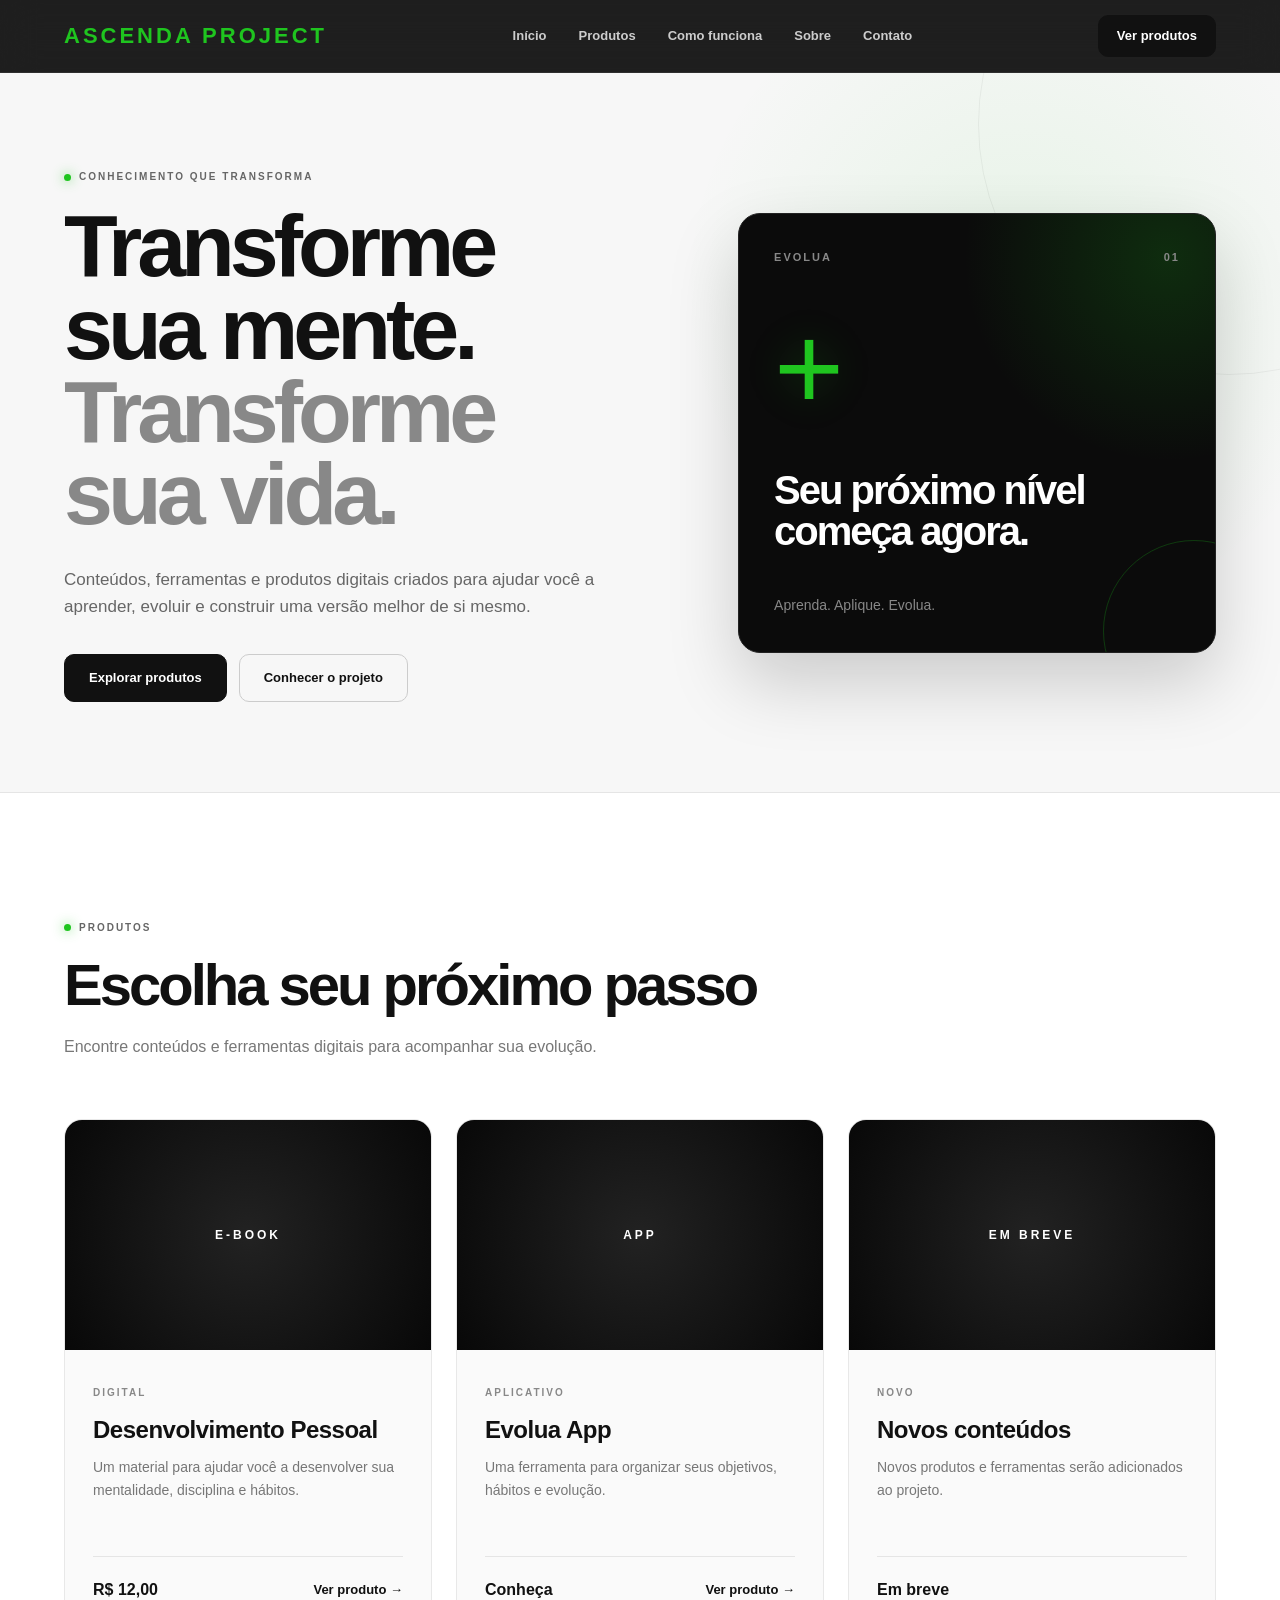
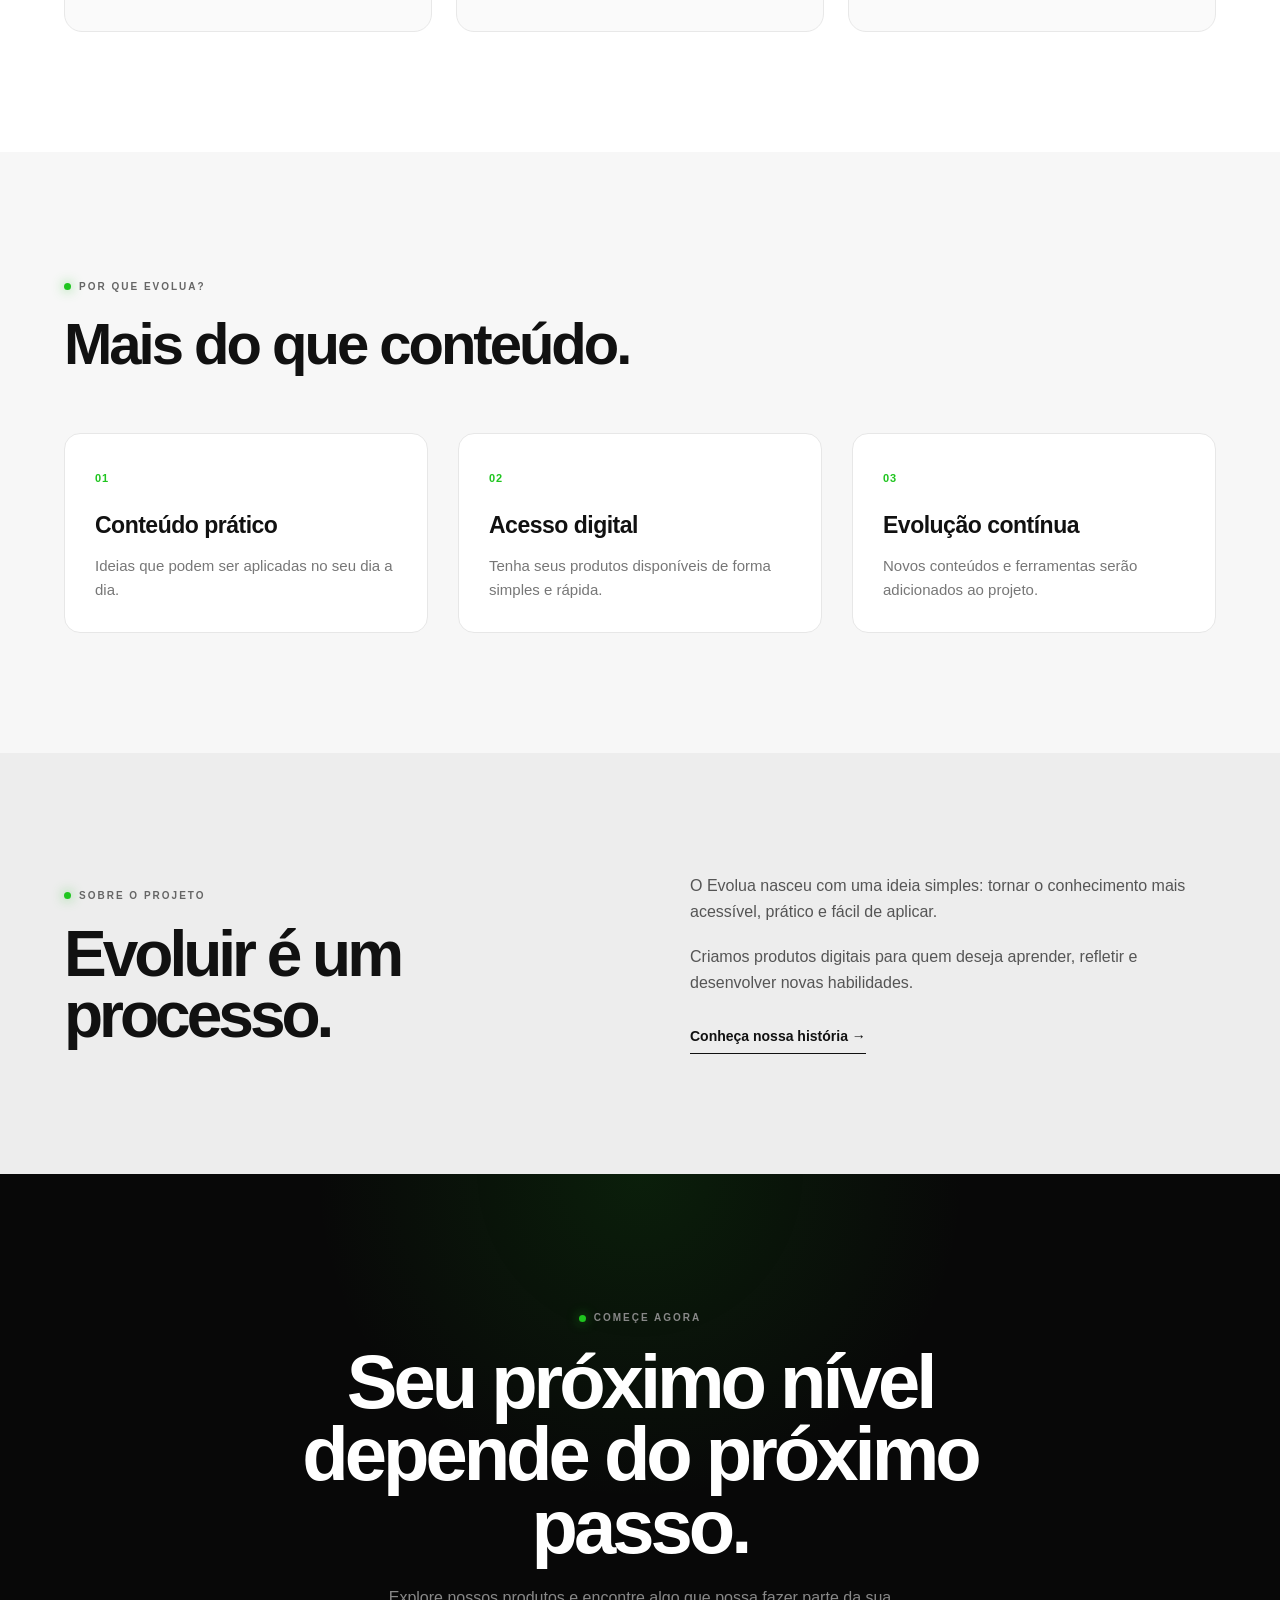
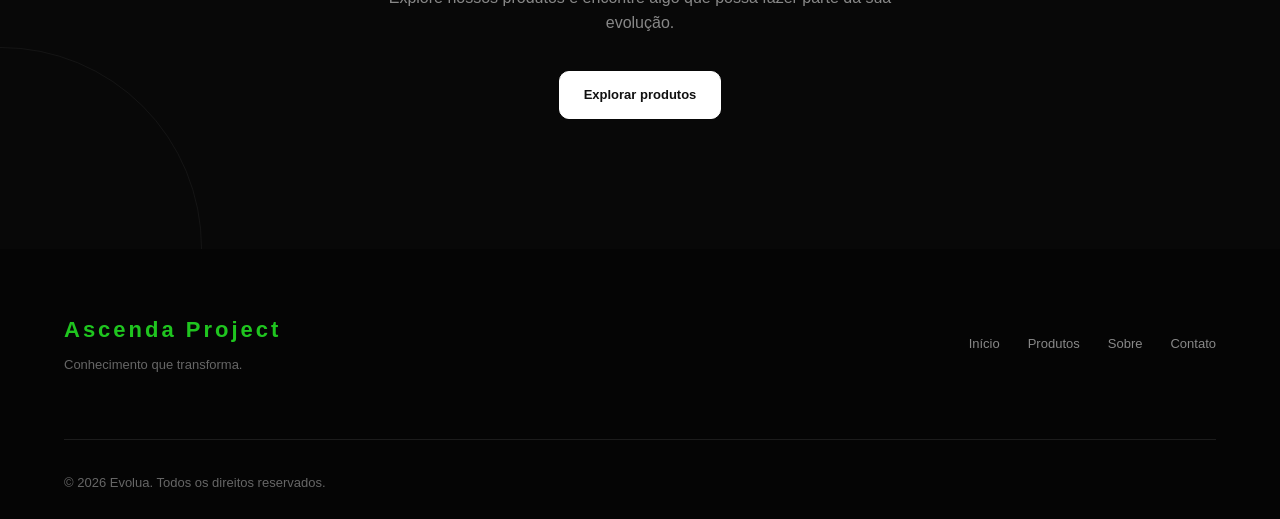
==== index.html @ 43fcb366 "first commit" ====
<!DOCTYPE html>
<html lang="pt-BR">
<head>
    <meta charset="UTF-8">
    <meta name="viewport" content="width=device-width, initial-scale=1.0">

    <title>Evolua | Infoprodutos</title>

    <meta name="description" content="Conteúdos e ferramentas digitais para ajudar você a evoluir.">

    <link rel="stylesheet" href="index.css">
</head>

<body>

    <!-- HEADER -->
    <header class="header">
        <div class="container nav">

            <a href="index.html" class="logo">
                ASCENDA PROJECT
            </a>

            <nav>
                <a href="index.html">Início</a>
                <a href="produtos.html">Produtos</a>
                <a href="como.html">Como funciona</a>
                <a href="Descrição.html">Sobre</a>
                <a href="contato.html">Contato</a>
            </nav>

            <a href="produtos.html" class="btn btn-small">
                Ver produtos
            </a>

        </div>
    </header>


    <!-- HERO -->
    <main>

        <section class="hero">

            <div class="container hero-content">

                <div class="hero-text">

                    <span class="tag">
                        CONHECIMENTO QUE TRANSFORMA
                    </span>

                    <h1>
                        Transforme sua mente.
                        <span>Transforme sua vida.</span>
                    </h1>

                    <p>
                        Conteúdos, ferramentas e produtos digitais
                        criados para ajudar você a aprender, evoluir
                        e construir uma versão melhor de si mesmo.
                    </p>

                    <div class="hero-buttons">

                        <a href="produtos.html" class="btn">
                            Explorar produtos
                        </a>

                        <a href="#sobre" class="btn btn-outline">
                            Conhecer o projeto
                        </a>

                    </div>

                </div>

                <div class="hero-card">

                    <div class="card-top">
                        <span>EVOLUA</span>
                        <span>01</span>
                    </div>

                    <div class="hero-symbol">
                        +
                    </div>

                    <h2>
                        Seu próximo nível
                        começa agora.
                    </h2>

                    <p>
                        Aprenda. Aplique. Evolua.
                    </p>

                </div>

            </div>

        </section>


        <!-- PRODUTOS -->
        <section class="products">

            <div class="container">

                <div class="section-title">

                    <span class="tag">
                        PRODUTOS
                    </span>

                    <h2>
                        Escolha seu próximo passo
                    </h2>

                    <p>
                        Encontre conteúdos e ferramentas digitais
                        para acompanhar sua evolução.
                    </p>

                </div>


                <div class="products-grid">

                    <!-- PRODUTO 1 -->
                    <article class="product-card">

                        <div class="product-image">
                            <span>E-BOOK</span>
                        </div>

                        <div class="product-content">

                            <span class="product-type">
                                DIGITAL
                            </span>

                            <h3>
                                Desenvolvimento Pessoal
                            </h3>

                            <p>
                                Um material para ajudar você a
                                desenvolver sua mentalidade,
                                disciplina e hábitos.
                            </p>

                            <div class="product-bottom">

                                <strong>
                                    R$ 12,00
                                </strong>

                                <a href="produto-ebook.html">
                                    Ver produto →
                                </a>

                            </div>

                        </div>

                    </article>


                    <!-- PRODUTO 2 -->
                    <article class="product-card">

                        <div class="product-image">
                            <span>APP</span>
                        </div>

                        <div class="product-content">

                            <span class="product-type">
                                APLICATIVO
                            </span>

                            <h3>
                                Evolua App
                            </h3>

                            <p>
                                Uma ferramenta para organizar
                                seus objetivos, hábitos e evolução.
                            </p>

                            <div class="product-bottom">

                                <strong>
                                    Conheça
                                </strong>

                                <a href="produto-app.html">
                                    Ver produto →
                                </a>

                            </div>

                        </div>

                    </article>


                    <!-- PRODUTO 3 -->
                    <article class="product-card">

                        <div class="product-image">
                            <span>EM BREVE</span>
                        </div>

                        <div class="product-content">

                            <span class="product-type">
                                NOVO
                            </span>

                            <h3>
                                Novos conteúdos
                            </h3>

                            <p>
                                Novos produtos e ferramentas serão
                                adicionados ao projeto.
                            </p>

                            <div class="product-bottom">

                                <strong>
                                    Em breve
                                </strong>

                            </div>

                        </div>

                    </article>

                </div>

            </div>

        </section>


        <!-- BENEFÍCIOS -->
        <section class="benefits">

            <div class="container">

                <div class="section-title">

                    <span class="tag">
                        POR QUE EVOLUA?
                    </span>

                    <h2>
                        Mais do que conteúdo.
                    </h2>

                </div>


                <div class="benefits-grid">

                    <div class="benefit">
                        <span>01</span>

                        <h3>
                            Conteúdo prático
                        </h3>

                        <p>
                            Ideias que podem ser aplicadas
                            no seu dia a dia.
                        </p>
                    </div>


                    <div class="benefit">
                        <span>02</span>

                        <h3>
                            Acesso digital
                        </h3>

                        <p>
                            Tenha seus produtos disponíveis
                            de forma simples e rápida.
                        </p>
                    </div>


                    <div class="benefit">
                        <span>03</span>

                        <h3>
                            Evolução contínua
                        </h3>

                        <p>
                            Novos conteúdos e ferramentas
                            serão adicionados ao projeto.
                        </p>
                    </div>

                </div>

            </div>

        </section>


        <!-- SOBRE -->
        <section class="about" id="sobre">

            <div class="container about-content">

                <div>

                    <span class="tag">
                        SOBRE O PROJETO
                    </span>

                    <h2>
                        Evoluir é um processo.
                    </h2>

                </div>

                <div>

                    <p>
                        O Evolua nasceu com uma ideia simples:
                        tornar o conhecimento mais acessível,
                        prático e fácil de aplicar.
                    </p>

                    <p>
                        Criamos produtos digitais para quem deseja
                        aprender, refletir e desenvolver novas
                        habilidades.
                    </p>

                    <a href="sobre.html" class="text-link">
                        Conheça nossa história →
                    </a>

                </div>

            </div>

        </section>


        <!-- CTA -->
        <section class="cta">

            <div class="container">

                <span class="tag">
                    COMEÇE AGORA
                </span>

                <h2>
                    Seu próximo nível
                    depende do próximo passo.
                </h2>

                <p>
                    Explore nossos produtos e encontre algo
                    que possa fazer parte da sua evolução.
                </p>

                <a href="produtos.html" class="btn">
                    Explorar produtos
                </a>

            </div>

        </section>

    </main>


    <!-- FOOTER -->
    <footer class="footer">

        <div class="container footer-content">

            <div>

                <div class="logo">
                    Ascenda Project
                </div>

                <p>
                    Conhecimento que transforma.
                </p>

            </div>


            <div class="footer-links">

                <a href="index.html">Início</a>
                <a href="produtos.html">Produtos</a>
                <a href="sobre.html">Sobre</a>
                <a href="contato.html">Contato</a>

            </div>

        </div>


        <div class="container copyright">

            <p>
                © 2026 Evolua. Todos os direitos reservados.
            </p>

        </div>

    </footer>


</body>
</html>
---- index.css ----
/* =====================================================
   RESET
===================================================== */

* {
    margin: 0;
    padding: 0;
    box-sizing: border-box;
}

html {
    scroll-behavior: smooth;
}

body {
    font-family: Inter, Arial, Helvetica, sans-serif;
    background: #f7f7f7;
    color: #111;
    line-height: 1.6;
    overflow-x: hidden;
}

a {
    color: inherit;
    text-decoration: none;
}

.container {
    width: min(1180px, 90%);
    margin: 0 auto;
}

p {
    color: #666;
}

h1,
h2,
h3,
h4 {
    color: #111;
}


/* =====================================================
   HEADER
===================================================== */

.header {
    width: 100%;
    position: sticky;
    top: 0;
    z-index: 1000;

    background: rgba(0, 0, 0, 0.88);
    backdrop-filter: blur(18px);
    -webkit-backdrop-filter: blur(18px);

    border-bottom: 1px solid rgba(255, 255, 255, 0.08);
}

.nav {
    min-height: 72px;

    display: flex;
    align-items: center;
    justify-content: space-between;

    gap: 30px;
}

.logo {
    font-size: 22px;
    font-weight: 900;
    letter-spacing: 3px;

    color: #1fc51f;

    transition: 0.3s ease;
}

.logo:hover {
    transform: translateY(-2px);
    text-shadow: 0 0 18px rgba(31, 197, 31, 0.4);
}

nav {
    display: flex;
    align-items: center;
    gap: 32px;
}

nav a {
    position: relative;

    font-size: 13px;
    font-weight: 600;

    color: #ccc;

    transition: 0.3s ease;
}

nav a::after {
    content: "";

    position: absolute;
    left: 0;
    bottom: -7px;

    width: 0;
    height: 2px;

    background: #1fc51f;

    transition: 0.3s ease;
}

nav a:hover {
    color: #fff;
}

nav a:hover::after {
    width: 100%;
}


/* =====================================================
   BOTÕES
===================================================== */

.btn {
    display: inline-flex;
    align-items: center;
    justify-content: center;

    min-height: 48px;

    padding: 0 24px;

    background: #111;
    color: #fff;

    border: 1px solid #111;
    border-radius: 10px;

    font-size: 13px;
    font-weight: 700;

    cursor: pointer;

    transition:
        transform 0.25s ease,
        background 0.25s ease,
        box-shadow 0.25s ease;
}

.btn:hover {
    transform: translateY(-3px);

    background: #1fc51f;
    border-color: #1fc51f;

    color: #000;

    box-shadow: 0 10px 30px rgba(31, 197, 31, 0.2);
}

.btn-small {
    min-height: 42px;
    padding: 0 18px;
}

.btn-outline {
    background: transparent;
    color: #111;
    border-color: #ccc;
}

.btn-outline:hover {
    background: #111;
    border-color: #111;
    color: #fff;
}


/* =====================================================
   TAG
===================================================== */

.tag {
    display: inline-flex;
    align-items: center;
    gap: 8px;

    margin-bottom: 20px;

    font-size: 10px;
    font-weight: 800;

    letter-spacing: 2px;
    text-transform: uppercase;

    color: #666;
}

.tag::before {
    content: "";

    width: 7px;
    height: 7px;

    border-radius: 50%;

    background: #1fc51f;

    box-shadow: 0 0 12px rgba(31, 197, 31, 0.7);
}


/* =====================================================
   HERO
===================================================== */

.hero {
    min-height: 720px;

    display: flex;
    align-items: center;

    position: relative;

    overflow: hidden;

    background:
        radial-gradient(
            circle at 80% 30%,
            rgba(31, 197, 31, 0.08),
            transparent 30%
        ),
        #f7f7f7;

    border-bottom: 1px solid #e5e5e5;
}

.hero::before {
    content: "";

    position: absolute;

    width: 500px;
    height: 500px;

    right: -200px;
    top: -200px;

    border-radius: 50%;

    border: 1px solid rgba(0, 0, 0, 0.05);
}

.hero-content {
    position: relative;
    z-index: 2;

    display: grid;
    grid-template-columns: 1.1fr 0.9fr;

    align-items: center;

    gap: 90px;
}

.hero-text h1 {
    max-width: 760px;

    font-size: clamp(48px, 7vw, 88px);

    line-height: 0.94;

    letter-spacing: -5px;

    margin-bottom: 30px;
}

.hero-text h1 span {
    display: block;

    color: #888;
}

.hero-text p {
    max-width: 560px;

    font-size: 17px;

    color: #666;

    margin-bottom: 34px;
}

.hero-buttons {
    display: flex;
    flex-wrap: wrap;
    gap: 12px;
}


/* =====================================================
   HERO CARD
===================================================== */

.hero-card {
    min-height: 440px;

    padding: 35px;

    position: relative;
    overflow: hidden;

    background:
        radial-gradient(
            circle at 90% 10%,
            rgba(31, 197, 31, 0.18),
            transparent 35%
        ),
        #0b0b0b;

    color: #fff;

    border: 1px solid #222;

    border-radius: 22px;

    display: flex;
    flex-direction: column;
    justify-content: space-between;

    box-shadow:
        0 30px 70px rgba(0, 0, 0, 0.18);

    transition: 0.4s ease;
}

.hero-card:hover {
    transform: translateY(-8px);

    box-shadow:
        0 40px 90px rgba(0, 0, 0, 0.25);
}

.hero-card::after {
    content: "";

    position: absolute;

    width: 180px;
    height: 180px;

    right: -70px;
    bottom: -70px;

    border-radius: 50%;

    border: 1px solid rgba(31, 197, 31, 0.25);
}

.card-top {
    display: flex;
    justify-content: space-between;

    font-size: 11px;
    font-weight: 700;

    letter-spacing: 2px;

    color: #888;
}

.hero-symbol {
    font-size: 120px;

    font-weight: 200;

    line-height: 1;

    color: #1fc51f;

    text-shadow:
        0 0 40px rgba(31, 197, 31, 0.25);
}

.hero-card h2 {
    max-width: 360px;

    font-size: 40px;

    line-height: 1.02;

    letter-spacing: -2px;

    color: #fff;
}

.hero-card p {
    color: #888;

    font-size: 14px;
}


/* =====================================================
   SEÇÕES
===================================================== */

.products,
.benefits,
.about {
    padding: 120px 0;
}

.section-title {
    max-width: 700px;

    margin-bottom: 60px;
}

.section-title h2 {
    font-size: clamp(38px, 5vw, 58px);

    line-height: 1;

    letter-spacing: -3px;

    margin-bottom: 20px;
}

.section-title p {
    color: #777;

    font-size: 16px;
}


/* =====================================================
   PRODUTOS
===================================================== */

.products {
    background: #fff;
}

.products-grid {
    display: grid;

    grid-template-columns: repeat(3, 1fr);

    gap: 24px;
}

.product-card {
    background: #fafafa;

    border: 1px solid #e8e8e8;

    border-radius: 18px;

    overflow: hidden;

    transition:
        transform 0.3s ease,
        box-shadow 0.3s ease,
        border 0.3s ease;
}

.product-card:hover {
    transform: translateY(-8px);

    border-color: #d5d5d5;

    box-shadow:
        0 25px 60px rgba(0, 0, 0, 0.09);
}

.product-image {
    height: 230px;

    background:
        radial-gradient(
            circle at center,
            #222,
            #080808
        );

    color: #fff;

    display: flex;
    align-items: center;
    justify-content: center;

    font-size: 12px;

    font-weight: 800;

    letter-spacing: 3px;
}

.product-content {
    padding: 28px;
}

.product-type {
    font-size: 10px;

    font-weight: 800;

    letter-spacing: 2px;

    color: #888;
}

.product-content h3 {
    margin: 12px 0;

    font-size: 24px;

    line-height: 1.2;

    letter-spacing: -0.5px;
}

.product-content p {
    min-height: 75px;

    color: #777;

    font-size: 14px;
}

.product-bottom {
    margin-top: 25px;

    padding-top: 20px;

    border-top: 1px solid #e5e5e5;

    display: flex;
    align-items: center;
    justify-content: space-between;

    gap: 15px;
}

.product-bottom strong {
    font-size: 16px;
}

.product-bottom a {
    font-size: 13px;

    font-weight: 800;

    transition: 0.3s;
}

.product-bottom a:hover {
    color: #1fc51f;
}


/* =====================================================
   BENEFÍCIOS
===================================================== */

.benefits {
    background: #f7f7f7;
}

.benefits-grid {
    display: grid;

    grid-template-columns: repeat(3, 1fr);

    gap: 30px;
}

.benefit {
    padding: 30px;

    background: #fff;

    border: 1px solid #e7e7e7;

    border-radius: 16px;

    transition: 0.3s ease;
}

.benefit:hover {
    transform: translateY(-6px);

    border-color: #ccc;

    box-shadow:
        0 20px 50px rgba(0, 0, 0, 0.07);
}

.benefit span {
    font-size: 11px;

    font-weight: 800;

    letter-spacing: 1px;

    color: #1fc51f;
}

.benefit h3 {
    font-size: 23px;

    margin: 18px 0 10px;

    letter-spacing: -0.5px;
}

.benefit p {
    color: #777;

    font-size: 15px;
}


/* =====================================================
   SOBRE
===================================================== */

.about {
    background: #ededed;
}

.about-content {
    display: grid;

    grid-template-columns: 1fr 1fr;

    gap: 100px;

    align-items: center;
}

.about-content h2 {
    font-size: clamp(42px, 5vw, 68px);

    line-height: 0.95;

    letter-spacing: -4px;
}

.about-content p {
    color: #555;

    margin-bottom: 20px;
}

.text-link {
    display: inline-flex;

    margin-top: 10px;

    font-size: 14px;

    font-weight: 800;

    border-bottom: 1px solid #111;

    padding-bottom: 5px;

    transition: 0.3s;
}

.text-link:hover {
    color: #1fc51f;

    border-color: #1fc51f;
}


/* =====================================================
   CTA
===================================================== */

.cta {
    padding: 130px 0;

    position: relative;

    overflow: hidden;

    background:
        radial-gradient(
            circle at 50% 0%,
            rgba(31, 197, 31, 0.12),
            transparent 35%
        ),
        #080808;

    color: #fff;

    text-align: center;
}

.cta::before {
    content: "";

    position: absolute;

    width: 400px;
    height: 400px;

    left: -200px;
    bottom: -200px;

    border-radius: 50%;

    border: 1px solid rgba(255, 255, 255, 0.05);
}

.cta .tag {
    color: #888;
}

.cta h2 {
    max-width: 850px;

    margin: 0 auto 22px;

    font-size: clamp(42px, 6vw, 76px);

    line-height: 0.95;

    letter-spacing: -4px;

    color: #fff;
}

.cta p {
    max-width: 550px;

    margin: 0 auto 35px;

    color: #888;
}

.cta .btn {
    background: #fff;

    color: #111;

    border-color: #fff;
}

.cta .btn:hover {
    background: #1fc51f;

    border-color: #1fc51f;

    color: #000;
}


/* =====================================================
   FOOTER
===================================================== */

.footer {
    background: #050505;

    color: #fff;
}

.footer-content {
    min-height: 190px;

    display: flex;

    align-items: center;

    justify-content: space-between;

    gap: 30px;
}

.footer p {
    margin-top: 8px;

    color: #666;

    font-size: 13px;
}

.footer-links {
    display: flex;

    gap: 28px;
}

.footer-links a {
    color: #888;

    font-size: 13px;

    transition: 0.3s;
}

.footer-links a:hover {
    color: #1fc51f;
}

.copyright {
    padding: 25px 0;

    border-top: 1px solid #1c1c1c;

    color: #555;

    font-size: 12px;
}


/* =====================================================
   RESPONSIVIDADE
===================================================== */

@media (max-width: 900px) {

    .nav nav {
        display: none;
    }

    .hero-content {
        grid-template-columns: 1fr;

        gap: 55px;

        padding: 80px 0;
    }

    .hero {
        min-height: auto;
    }

    .hero-card {
        min-height: 390px;
    }

    .products-grid {
        grid-template-columns: 1fr 1fr;
    }

    .benefits-grid {
        grid-template-columns: 1fr;

        gap: 20px;
    }

    .about-content {
        grid-template-columns: 1fr;

        gap: 45px;
    }
}


@media (max-width: 600px) {

    .container {
        width: 90%;
    }

    .nav {
        min-height: 65px;
    }

    .nav .btn {
        display: none;
    }

    .hero-text h1 {
        font-size: 46px;

        letter-spacing: -3px;
    }

    .hero-text p {
        font-size: 15px;
    }

    .hero-card {
        min-height: 350px;

        padding: 25px;

        border-radius: 18px;
    }

    .hero-card h2 {
        font-size: 30px;
    }

    .hero-symbol {
        font-size: 80px;
    }

    .products,
    .benefits,
    .about {
        padding: 85px 0;
    }

    .products-grid {
        grid-template-columns: 1fr;
    }

    .section-title {
        margin-bottom: 40px;
    }

    .section-title h2 {
        font-size: 40px;
    }

    .about-content h2 {
        font-size: 45px;
    }

    .cta {
        padding: 95px 0;
    }

    .cta h2 {
        font-size: 45px;
    }

    .footer-content {
        flex-direction: column;

        align-items: flex-start;

        padding: 45px 0;
    }

    .footer-links {
        flex-wrap: wrap;

        gap: 16px;
    }
}
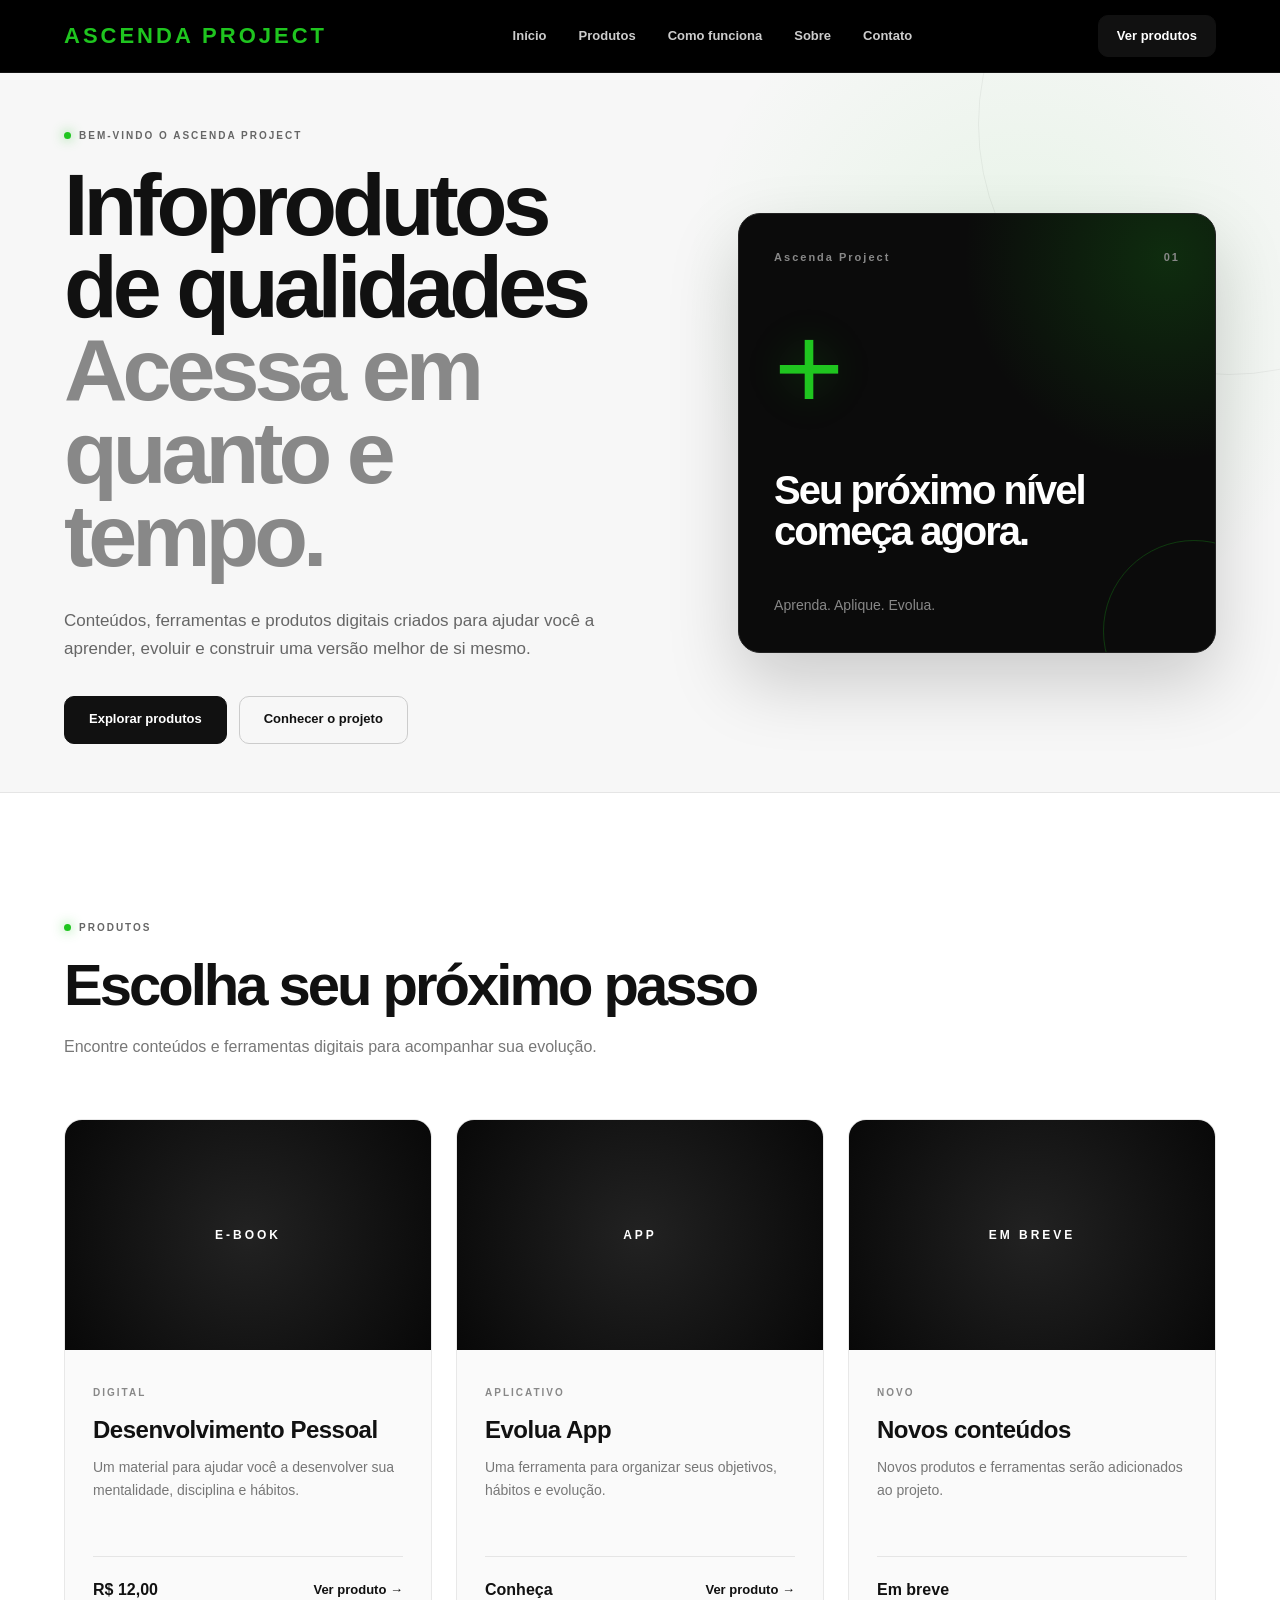
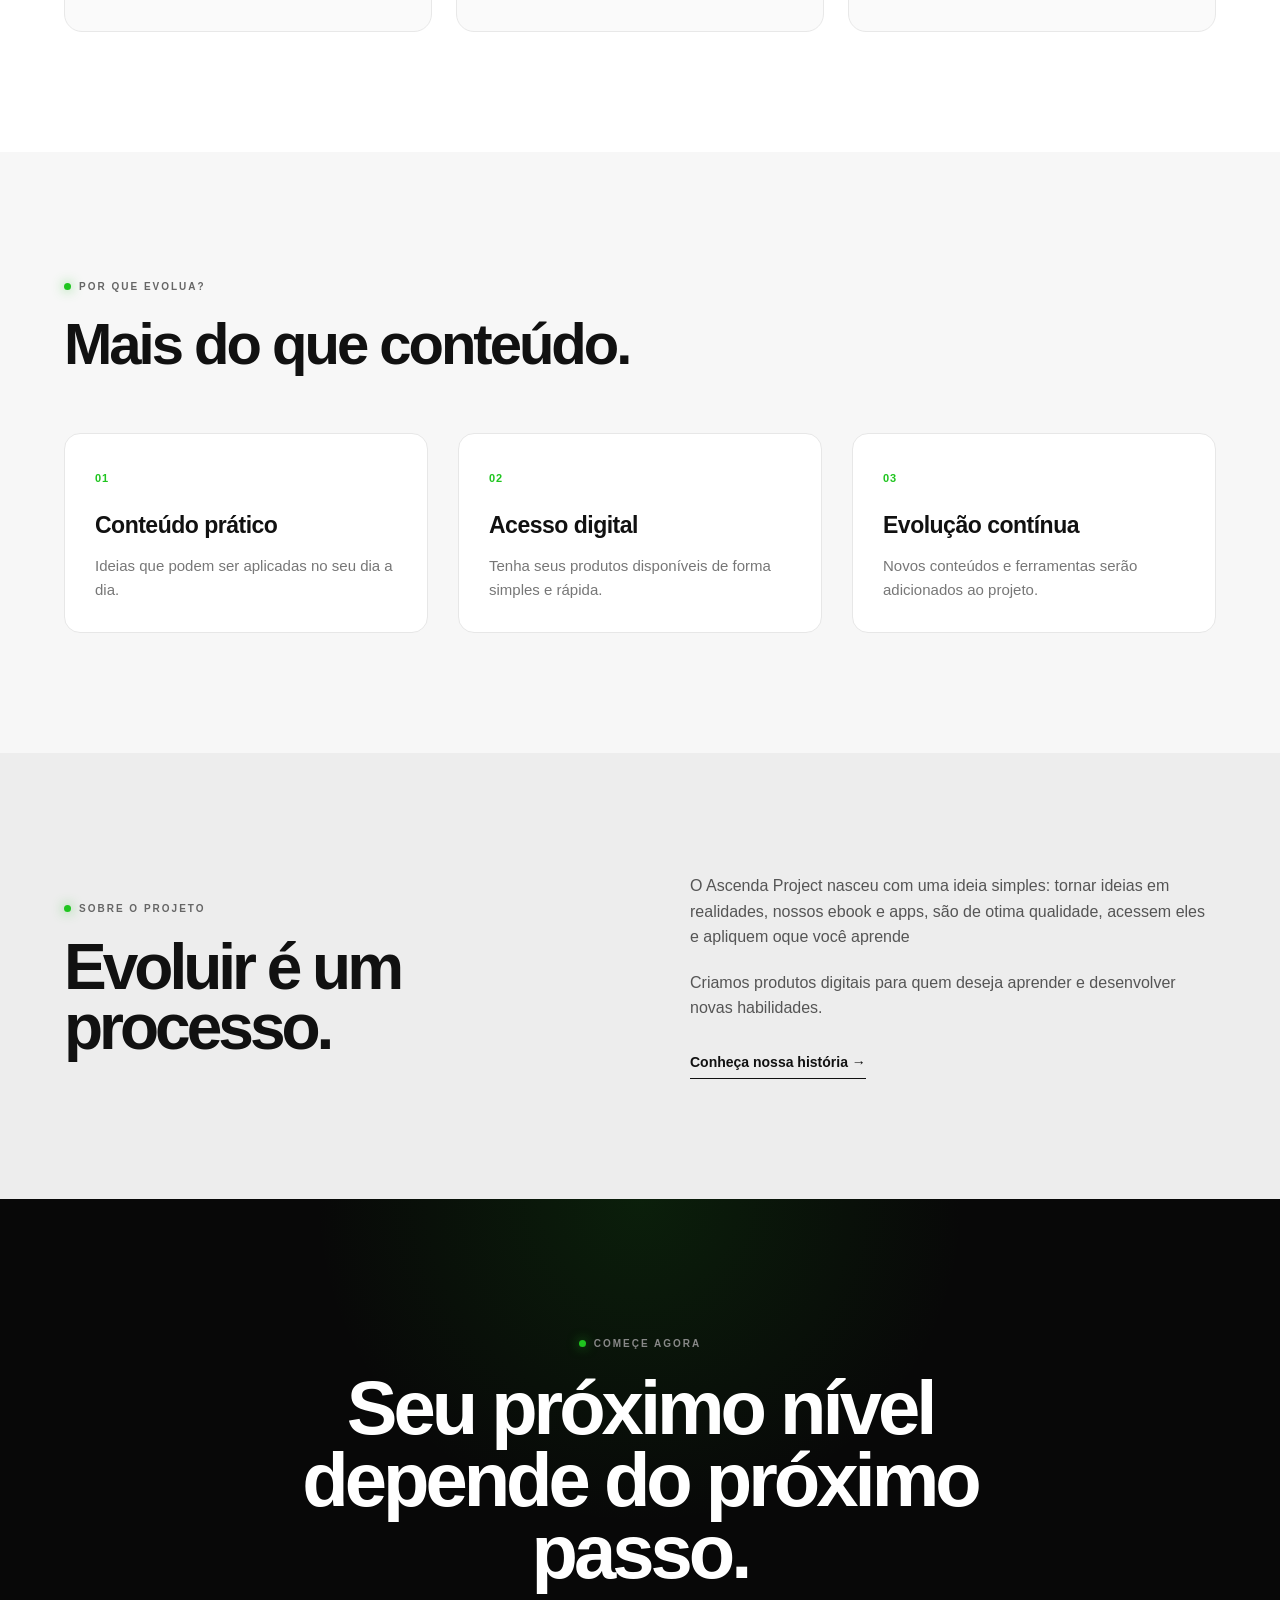
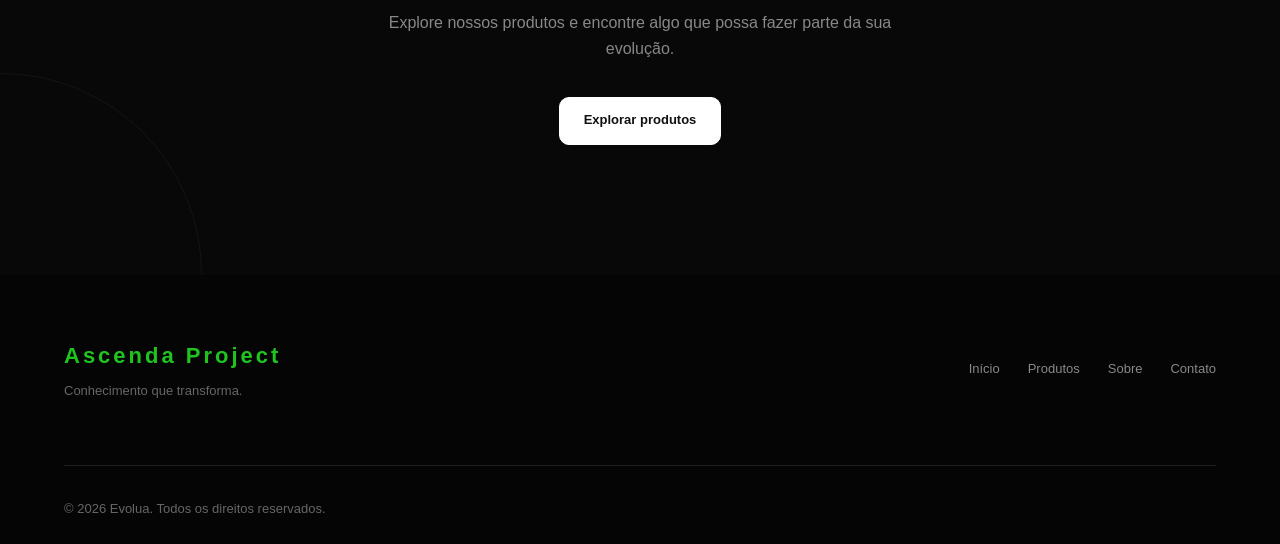
==== commit bb978ab6: "Atualiza area HTML" ====
--- a/index.html
+++ b/index.html
@@ -47,12 +47,12 @@
                 <div class="hero-text">
 
                     <span class="tag">
-                        CONHECIMENTO QUE TRANSFORMA
+                        Bem-vindo o Ascenda Project
                     </span>
 
                     <h1>
-                        Transforme sua mente.
-                        <span>Transforme sua vida.</span>
+                        Infoprodutos de qualidades
+                        <span>Acessa em quanto e tempo.</span>
                     </h1>
 
                     <p>
@@ -78,7 +78,7 @@
                 <div class="hero-card">
 
                     <div class="card-top">
-                        <span>EVOLUA</span>
+                        <span>Ascenda Project</span>
                         <span>01</span>
                     </div>
 
@@ -335,14 +335,15 @@
                 <div>
 
                     <p>
-                        O Evolua nasceu com uma ideia simples:
-                        tornar o conhecimento mais acessível,
-                        prático e fácil de aplicar.
+                        O Ascenda Project nasceu com uma ideia simples:
+                        tornar ideias em realidades, nossos ebook e apps, são de 
+                        otima qualidade, acessem eles e apliquem oque você aprende
+                
                     </p>
 
                     <p>
                         Criamos produtos digitais para quem deseja
-                        aprender, refletir e desenvolver novas
+                        aprender e desenvolver novas
                         habilidades.
                     </p>
 
--- a/index.css
+++ b/index.css
@@ -14,7 +14,7 @@
 
 body {
     font-family: Inter, Arial, Helvetica, sans-serif;
-    background: #f7f7f7;
+    background: #000000;
     color: #111;
     line-height: 1.6;
     overflow-x: hidden;
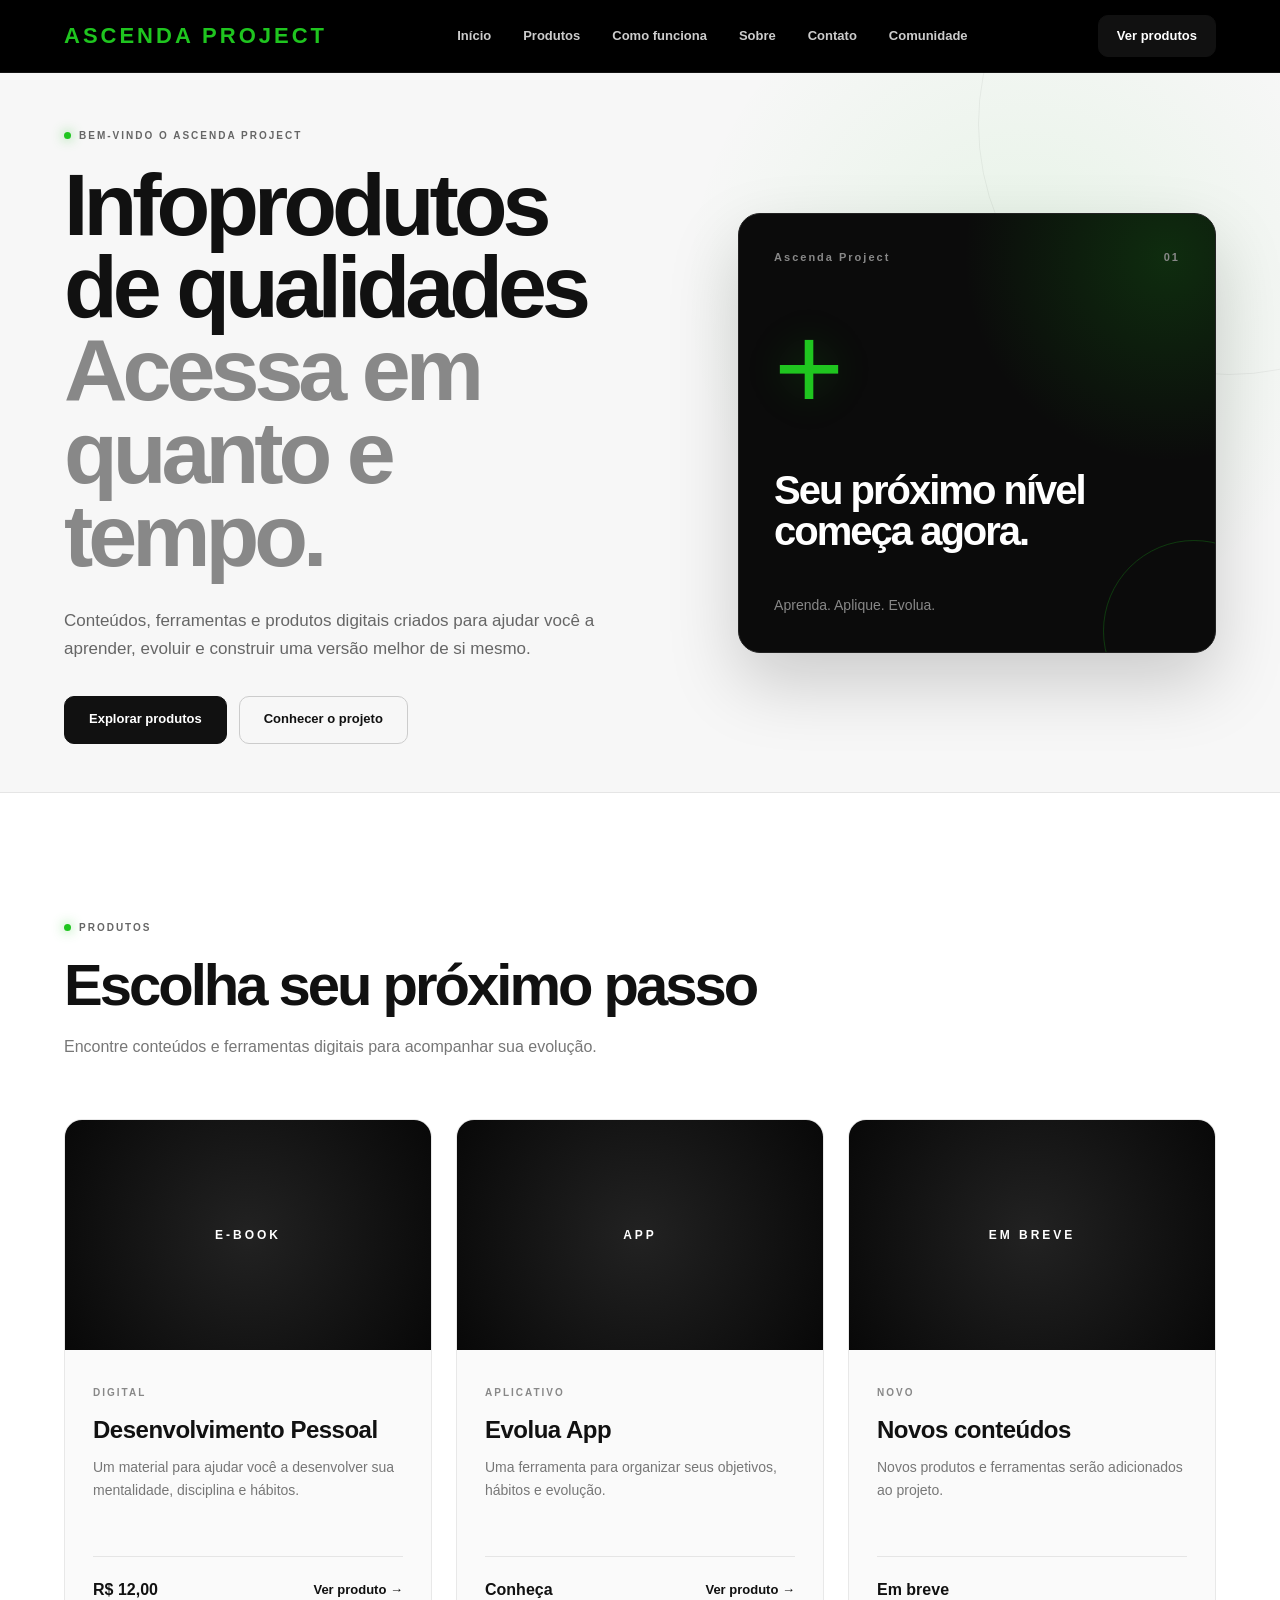
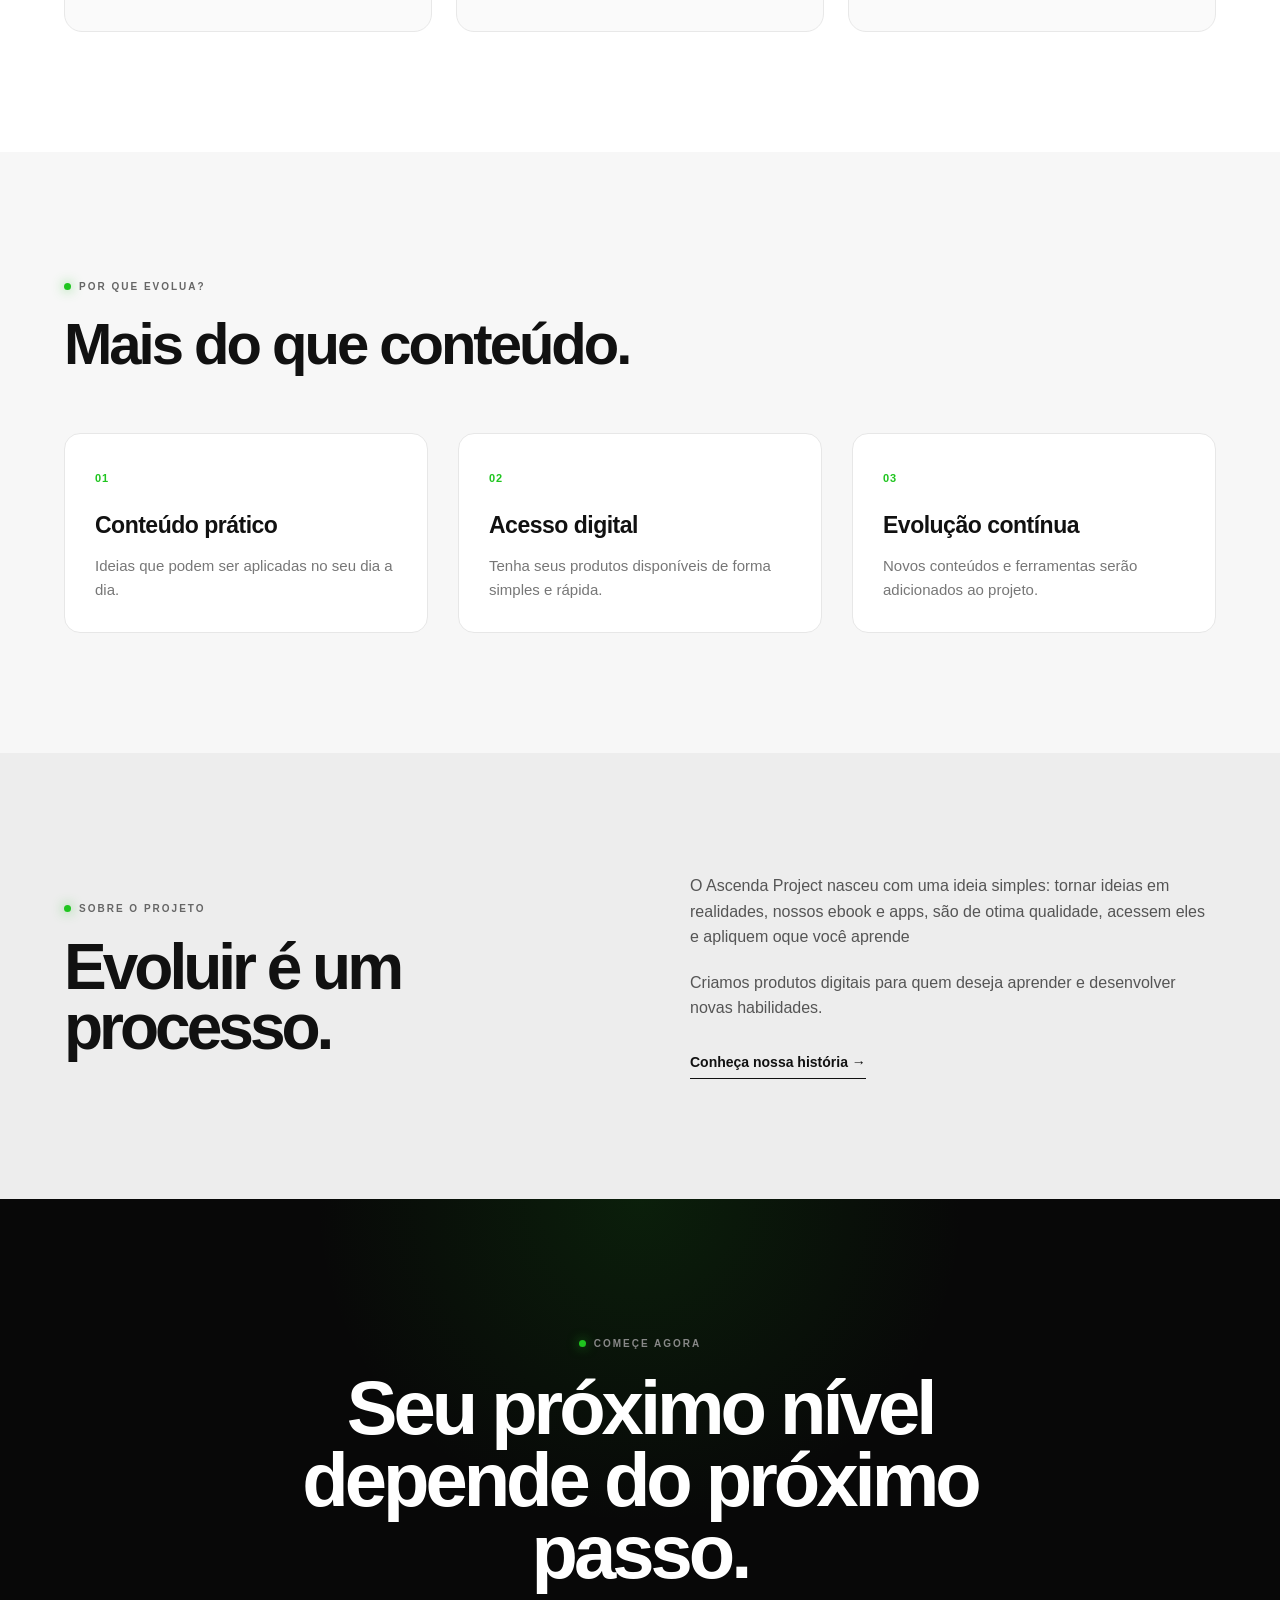
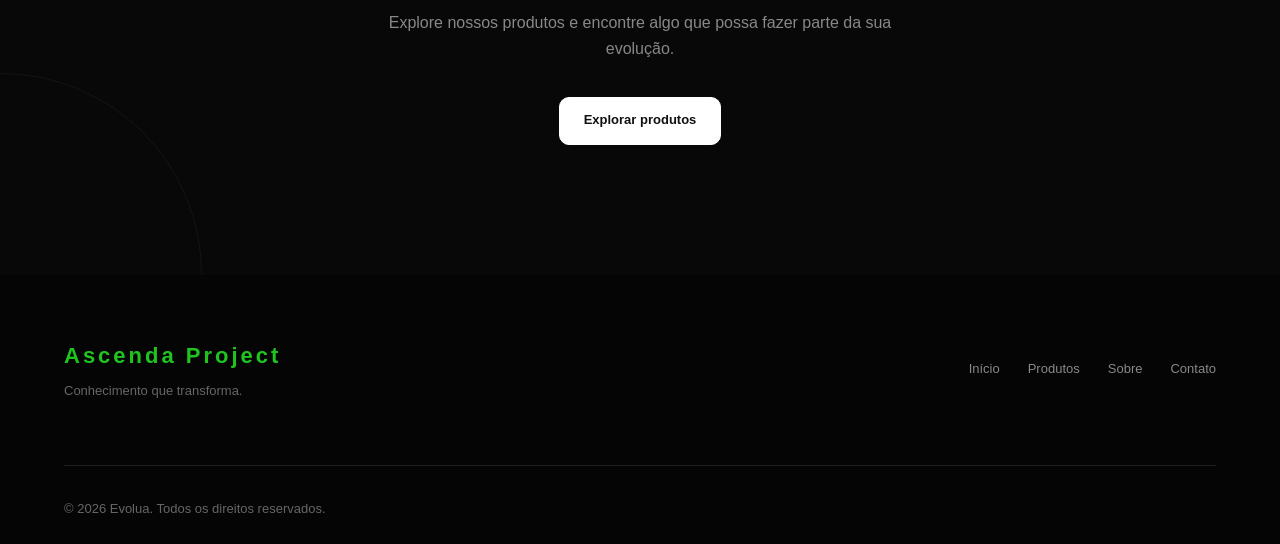
==== commit 1bb941b2: "Atualiza area comunidade.js" ====
--- a/index.html
+++ b/index.html
@@ -9,6 +9,7 @@
     <meta name="description" content="Conteúdos e ferramentas digitais para ajudar você a evoluir.">
 
     <link rel="stylesheet" href="index.css">
+    <link rel="stylesheet" href="responsivo.css">
 </head>
 
 <body>
@@ -25,8 +26,9 @@
                 <a href="index.html">Início</a>
                 <a href="produtos.html">Produtos</a>
                 <a href="como.html">Como funciona</a>
-                <a href="Descrição.html">Sobre</a>
+                <a href="descrição.html">Sobre</a>
                 <a href="contato.html">Contato</a>
+                <a href="comunidade.html">Comunidade</a>
             </nav>
 
             <a href="produtos.html" class="btn btn-small">
--- a/index.css
+++ b/index.css
@@ -1,957 +1,1913 @@
 /* =====================================================
+
    RESET
+
 ===================================================== */
 
+
+
 * {
+
     margin: 0;
+
     padding: 0;
+
     box-sizing: border-box;
-}
+
+}
+
+
 
 html {
+
     scroll-behavior: smooth;
-}
+
+}
+
+
 
 body {
+
     font-family: Inter, Arial, Helvetica, sans-serif;
+
     background: #000000;
+
     color: #111;
+
     line-height: 1.6;
+
     overflow-x: hidden;
-}
+
+}
+
+
 
 a {
+
     color: inherit;
+
     text-decoration: none;
-}
+
+}
+
+
 
 .container {
+
     width: min(1180px, 90%);
+
     margin: 0 auto;
-}
+
+}
+
+
 
 p {
+
     color: #666;
-}
+
+}
+
+
 
 h1,
+
 h2,
+
 h3,
+
 h4 {
+
     color: #111;
-}
+
+}
+
+
+
 
 
 /* =====================================================
+
    HEADER
+
 ===================================================== */
 
+
+
 .header {
+
     width: 100%;
+
     position: sticky;
+
     top: 0;
+
     z-index: 1000;
 
+
+
     background: rgba(0, 0, 0, 0.88);
+
     backdrop-filter: blur(18px);
+
     -webkit-backdrop-filter: blur(18px);
 
+
+
     border-bottom: 1px solid rgba(255, 255, 255, 0.08);
-}
+
+}
+
+
 
 .nav {
+
     min-height: 72px;
 
+
+
     display: flex;
+
     align-items: center;
+
     justify-content: space-between;
 
+
+
     gap: 30px;
-}
+
+}
+
+
 
 .logo {
+
     font-size: 22px;
+
     font-weight: 900;
+
     letter-spacing: 3px;
 
+
+
     color: #1fc51f;
 
+
+
     transition: 0.3s ease;
-}
+
+}
+
+
 
 .logo:hover {
+
     transform: translateY(-2px);
+
     text-shadow: 0 0 18px rgba(31, 197, 31, 0.4);
-}
+
+}
+
+
 
 nav {
+
     display: flex;
+
     align-items: center;
+
     gap: 32px;
-}
+
+}
+
+
 
 nav a {
+
     position: relative;
 
+
+
     font-size: 13px;
+
     font-weight: 600;
 
+
+
     color: #ccc;
 
+
+
     transition: 0.3s ease;
-}
+
+}
+
+
 
 nav a::after {
+
     content: "";
 
+
+
     position: absolute;
+
     left: 0;
+
     bottom: -7px;
 
+
+
     width: 0;
+
     height: 2px;
 
+
+
     background: #1fc51f;
 
+
+
     transition: 0.3s ease;
-}
+
+}
+
+
 
 nav a:hover {
+
     color: #fff;
-}
+
+}
+
+
 
 nav a:hover::after {
+
     width: 100%;
-}
+
+}
+
+
+
 
 
 /* =====================================================
+
    BOTÕES
+
 ===================================================== */
 
+
+
 .btn {
+
     display: inline-flex;
+
     align-items: center;
+
     justify-content: center;
 
+
+
     min-height: 48px;
 
+
+
     padding: 0 24px;
 
+
+
     background: #111;
+
     color: #fff;
 
+
+
     border: 1px solid #111;
+
     border-radius: 10px;
 
+
+
     font-size: 13px;
+
     font-weight: 700;
 
+
+
     cursor: pointer;
 
+
+
     transition:
+
         transform 0.25s ease,
+
         background 0.25s ease,
+
         box-shadow 0.25s ease;
-}
+
+}
+
+
 
 .btn:hover {
+
     transform: translateY(-3px);
 
+
+
     background: #1fc51f;
+
     border-color: #1fc51f;
 
+
+
     color: #000;
 
+
+
     box-shadow: 0 10px 30px rgba(31, 197, 31, 0.2);
-}
+
+}
+
+
 
 .btn-small {
+
     min-height: 42px;
+
     padding: 0 18px;
-}
+
+}
+
+
 
 .btn-outline {
+
     background: transparent;
+
     color: #111;
+
     border-color: #ccc;
-}
+
+}
+
+
 
 .btn-outline:hover {
+
     background: #111;
+
     border-color: #111;
+
     color: #fff;
-}
+
+}
+
+
+
 
 
 /* =====================================================
+
    TAG
+
 ===================================================== */
 
+
+
 .tag {
+
     display: inline-flex;
+
     align-items: center;
+
     gap: 8px;
 
+
+
     margin-bottom: 20px;
 
+
+
     font-size: 10px;
+
     font-weight: 800;
 
+
+
     letter-spacing: 2px;
+
     text-transform: uppercase;
 
+
+
     color: #666;
-}
+
+}
+
+
 
 .tag::before {
+
     content: "";
 
+
+
     width: 7px;
+
     height: 7px;
 
+
+
     border-radius: 50%;
 
+
+
     background: #1fc51f;
 
+
+
     box-shadow: 0 0 12px rgba(31, 197, 31, 0.7);
-}
+
+}
+
+
+
 
 
 /* =====================================================
+
    HERO
+
 ===================================================== */
 
+
+
 .hero {
+
     min-height: 720px;
 
+
+
     display: flex;
+
     align-items: center;
 
+
+
     position: relative;
 
+
+
     overflow: hidden;
 
+
+
     background:
+
         radial-gradient(
+
             circle at 80% 30%,
+
             rgba(31, 197, 31, 0.08),
+
             transparent 30%
+
         ),
+
         #f7f7f7;
 
+
+
     border-bottom: 1px solid #e5e5e5;
-}
+
+}
+
+
 
 .hero::before {
+
     content: "";
 
+
+
     position: absolute;
 
+
+
     width: 500px;
+
     height: 500px;
 
+
+
     right: -200px;
+
     top: -200px;
 
+
+
     border-radius: 50%;
 
+
+
     border: 1px solid rgba(0, 0, 0, 0.05);
-}
+
+}
+
+
 
 .hero-content {
+
     position: relative;
+
     z-index: 2;
 
+
+
     display: grid;
+
     grid-template-columns: 1.1fr 0.9fr;
 
+
+
     align-items: center;
 
+
+
     gap: 90px;
-}
+
+}
+
+
 
 .hero-text h1 {
+
     max-width: 760px;
 
+
+
     font-size: clamp(48px, 7vw, 88px);
 
+
+
     line-height: 0.94;
 
+
+
     letter-spacing: -5px;
 
+
+
     margin-bottom: 30px;
-}
+
+}
+
+
 
 .hero-text h1 span {
+
     display: block;
 
+
+
     color: #888;
-}
+
+}
+
+
 
 .hero-text p {
+
     max-width: 560px;
 
+
+
     font-size: 17px;
 
+
+
     color: #666;
 
+
+
     margin-bottom: 34px;
-}
+
+}
+
+
 
 .hero-buttons {
+
     display: flex;
+
     flex-wrap: wrap;
+
     gap: 12px;
-}
+
+}
+
+
+
 
 
 /* =====================================================
+
    HERO CARD
+
 ===================================================== */
 
+
+
 .hero-card {
+
     min-height: 440px;
 
+
+
     padding: 35px;
 
+
+
     position: relative;
+
     overflow: hidden;
 
+
+
     background:
+
         radial-gradient(
+
             circle at 90% 10%,
+
             rgba(31, 197, 31, 0.18),
+
             transparent 35%
+
         ),
+
         #0b0b0b;
 
+
+
     color: #fff;
 
+
+
     border: 1px solid #222;
 
+
+
     border-radius: 22px;
 
+
+
     display: flex;
+
     flex-direction: column;
+
     justify-content: space-between;
 
+
+
     box-shadow:
+
         0 30px 70px rgba(0, 0, 0, 0.18);
 
+
+
     transition: 0.4s ease;
-}
+
+}
+
+
 
 .hero-card:hover {
+
     transform: translateY(-8px);
 
+
+
     box-shadow:
+
         0 40px 90px rgba(0, 0, 0, 0.25);
-}
+
+}
+
+
 
 .hero-card::after {
+
     content: "";
 
+
+
     position: absolute;
 
+
+
     width: 180px;
+
     height: 180px;
 
+
+
     right: -70px;
+
     bottom: -70px;
 
+
+
     border-radius: 50%;
 
+
+
     border: 1px solid rgba(31, 197, 31, 0.25);
-}
+
+}
+
+
 
 .card-top {
+
     display: flex;
+
     justify-content: space-between;
 
+
+
     font-size: 11px;
+
     font-weight: 700;
 
+
+
     letter-spacing: 2px;
 
+
+
     color: #888;
-}
+
+}
+
+
 
 .hero-symbol {
+
     font-size: 120px;
 
+
+
     font-weight: 200;
 
+
+
     line-height: 1;
 
+
+
     color: #1fc51f;
 
+
+
     text-shadow:
+
         0 0 40px rgba(31, 197, 31, 0.25);
-}
+
+}
+
+
 
 .hero-card h2 {
+
     max-width: 360px;
 
+
+
     font-size: 40px;
 
+
+
     line-height: 1.02;
 
+
+
     letter-spacing: -2px;
 
+
+
     color: #fff;
-}
+
+}
+
+
 
 .hero-card p {
+
     color: #888;
 
+
+
     font-size: 14px;
-}
+
+}
+
+
+
 
 
 /* =====================================================
+
    SEÇÕES
+
 ===================================================== */
 
+
+
 .products,
+
 .benefits,
+
 .about {
+
     padding: 120px 0;
-}
+
+}
+
+
 
 .section-title {
+
     max-width: 700px;
 
+
+
     margin-bottom: 60px;
-}
+
+}
+
+
 
 .section-title h2 {
+
     font-size: clamp(38px, 5vw, 58px);
 
+
+
     line-height: 1;
 
+
+
     letter-spacing: -3px;
 
+
+
     margin-bottom: 20px;
-}
+
+}
+
+
 
 .section-title p {
+
     color: #777;
 
+
+
     font-size: 16px;
-}
+
+}
+
+
+
 
 
 /* =====================================================
+
    PRODUTOS
+
 ===================================================== */
 
+
+
 .products {
+
     background: #fff;
-}
+
+}
+
+
 
 .products-grid {
+
     display: grid;
 
+
+
     grid-template-columns: repeat(3, 1fr);
 
+
+
     gap: 24px;
-}
+
+}
+
+
 
 .product-card {
+
     background: #fafafa;
 
+
+
     border: 1px solid #e8e8e8;
 
+
+
     border-radius: 18px;
 
+
+
     overflow: hidden;
 
+
+
     transition:
+
         transform 0.3s ease,
+
         box-shadow 0.3s ease,
+
         border 0.3s ease;
-}
+
+}
+
+
 
 .product-card:hover {
+
     transform: translateY(-8px);
 
+
+
     border-color: #d5d5d5;
 
+
+
     box-shadow:
+
         0 25px 60px rgba(0, 0, 0, 0.09);
-}
+
+}
+
+
 
 .product-image {
+
     height: 230px;
 
+
+
     background:
+
         radial-gradient(
+
             circle at center,
+
             #222,
+
             #080808
+
         );
 
+
+
     color: #fff;
 
+
+
     display: flex;
+
     align-items: center;
+
     justify-content: center;
 
+
+
     font-size: 12px;
 
+
+
     font-weight: 800;
 
+
+
     letter-spacing: 3px;
-}
+
+}
+
+
 
 .product-content {
+
     padding: 28px;
-}
+
+}
+
+
 
 .product-type {
+
     font-size: 10px;
 
+
+
     font-weight: 800;
 
+
+
     letter-spacing: 2px;
 
+
+
     color: #888;
-}
+
+}
+
+
 
 .product-content h3 {
+
     margin: 12px 0;
 
+
+
     font-size: 24px;
 
+
+
     line-height: 1.2;
 
+
+
     letter-spacing: -0.5px;
-}
+
+}
+
+
 
 .product-content p {
+
     min-height: 75px;
 
+
+
     color: #777;
 
+
+
     font-size: 14px;
-}
+
+}
+
+
 
 .product-bottom {
+
     margin-top: 25px;
 
+
+
     padding-top: 20px;
 
+
+
     border-top: 1px solid #e5e5e5;
 
+
+
     display: flex;
+
     align-items: center;
+
     justify-content: space-between;
 
+
+
     gap: 15px;
-}
+
+}
+
+
 
 .product-bottom strong {
+
     font-size: 16px;
-}
+
+}
+
+
 
 .product-bottom a {
+
     font-size: 13px;
 
+
+
     font-weight: 800;
 
+
+
     transition: 0.3s;
-}
+
+}
+
+
 
 .product-bottom a:hover {
+
     color: #1fc51f;
-}
+
+}
+
+
+
 
 
 /* =====================================================
+
    BENEFÍCIOS
+
 ===================================================== */
 
+
+
 .benefits {
+
     background: #f7f7f7;
-}
+
+}
+
+
 
 .benefits-grid {
+
     display: grid;
 
+
+
     grid-template-columns: repeat(3, 1fr);
 
+
+
     gap: 30px;
-}
+
+}
+
+
 
 .benefit {
+
     padding: 30px;
 
+
+
     background: #fff;
 
+
+
     border: 1px solid #e7e7e7;
 
+
+
     border-radius: 16px;
 
+
+
     transition: 0.3s ease;
-}
+
+}
+
+
 
 .benefit:hover {
+
     transform: translateY(-6px);
 
+
+
     border-color: #ccc;
 
+
+
     box-shadow:
+
         0 20px 50px rgba(0, 0, 0, 0.07);
-}
+
+}
+
+
 
 .benefit span {
+
     font-size: 11px;
 
+
+
     font-weight: 800;
 
+
+
     letter-spacing: 1px;
 
+
+
     color: #1fc51f;
-}
+
+}
+
+
 
 .benefit h3 {
+
     font-size: 23px;
 
+
+
     margin: 18px 0 10px;
 
+
+
     letter-spacing: -0.5px;
-}
+
+}
+
+
 
 .benefit p {
+
     color: #777;
 
+
+
     font-size: 15px;
-}
+
+}
+
+
+
 
 
 /* =====================================================
+
    SOBRE
+
 ===================================================== */
 
+
+
 .about {
+
     background: #ededed;
-}
+
+}
+
+
 
 .about-content {
+
     display: grid;
 
+
+
     grid-template-columns: 1fr 1fr;
 
+
+
     gap: 100px;
 
+
+
     align-items: center;
-}
+
+}
+
+
 
 .about-content h2 {
+
     font-size: clamp(42px, 5vw, 68px);
 
+
+
     line-height: 0.95;
 
+
+
     letter-spacing: -4px;
-}
+
+}
+
+
 
 .about-content p {
+
     color: #555;
 
+
+
     margin-bottom: 20px;
-}
+
+}
+
+
 
 .text-link {
+
     display: inline-flex;
 
+
+
     margin-top: 10px;
 
+
+
     font-size: 14px;
 
+
+
     font-weight: 800;
 
+
+
     border-bottom: 1px solid #111;
 
+
+
     padding-bottom: 5px;
 
+
+
     transition: 0.3s;
-}
+
+}
+
+
 
 .text-link:hover {
+
     color: #1fc51f;
 
+
+
     border-color: #1fc51f;
-}
+
+}
+
+
+
 
 
 /* =====================================================
+
    CTA
+
 ===================================================== */
 
+
+
 .cta {
+
     padding: 130px 0;
 
+
+
     position: relative;
 
+
+
     overflow: hidden;
 
+
+
     background:
+
         radial-gradient(
+
             circle at 50% 0%,
+
             rgba(31, 197, 31, 0.12),
+
             transparent 35%
+
         ),
+
         #080808;
 
+
+
     color: #fff;
 
+
+
     text-align: center;
-}
+
+}
+
+
 
 .cta::before {
+
     content: "";
 
+
+
     position: absolute;
 
+
+
     width: 400px;
+
     height: 400px;
 
+
+
     left: -200px;
+
     bottom: -200px;
 
+
+
     border-radius: 50%;
 
+
+
     border: 1px solid rgba(255, 255, 255, 0.05);
-}
+
+}
+
+
 
 .cta .tag {
+
     color: #888;
-}
+
+}
+
+
 
 .cta h2 {
+
     max-width: 850px;
 
+
+
     margin: 0 auto 22px;
 
+
+
     font-size: clamp(42px, 6vw, 76px);
 
+
+
     line-height: 0.95;
 
+
+
     letter-spacing: -4px;
 
+
+
     color: #fff;
-}
+
+}
+
+
 
 .cta p {
+
     max-width: 550px;
 
+
+
     margin: 0 auto 35px;
 
+
+
     color: #888;
-}
+
+}
+
+
 
 .cta .btn {
+
     background: #fff;
 
+
+
     color: #111;
 
+
+
     border-color: #fff;
-}
+
+}
+
+
 
 .cta .btn:hover {
+
     background: #1fc51f;
 
+
+
     border-color: #1fc51f;
 
+
+
     color: #000;
-}
+
+}
+
+
+
 
 
 /* =====================================================
+
    FOOTER
+
 ===================================================== */
 
+
+
 .footer {
+
     background: #050505;
 
+
+
     color: #fff;
-}
+
+}
+
+
 
 .footer-content {
+
     min-height: 190px;
 
+
+
     display: flex;
 
+
+
     align-items: center;
 
+
+
     justify-content: space-between;
 
+
+
     gap: 30px;
-}
+
+}
+
+
 
 .footer p {
+
     margin-top: 8px;
 
+
+
     color: #666;
 
+
+
     font-size: 13px;
-}
+
+}
+
+
 
 .footer-links {
+
     display: flex;
 
+
+
     gap: 28px;
-}
+
+}
+
+
 
 .footer-links a {
+
     color: #888;
 
+
+
     font-size: 13px;
 
+
+
     transition: 0.3s;
-}
+
+}
+
+
 
 .footer-links a:hover {
+
     color: #1fc51f;
-}
+
+}
+
+
 
 .copyright {
+
     padding: 25px 0;
 
+
+
     border-top: 1px solid #1c1c1c;
 
+
+
     color: #555;
 
+
+
     font-size: 12px;
-}
+
+}
+
+
+
 
 
 /* =====================================================
+
    RESPONSIVIDADE
+
 ===================================================== */
 
+
+
 @media (max-width: 900px) {
 
+
+
     .nav nav {
+
         display: none;
-    }
+
+    }
+
+
 
     .hero-content {
+
         grid-template-columns: 1fr;
 
+
+
         gap: 55px;
 
+
+
         padding: 80px 0;
-    }
+
+    }
+
+
 
     .hero {
+
         min-height: auto;
-    }
+
+    }
+
+
 
     .hero-card {
+
         min-height: 390px;
-    }
+
+    }
+
+
 
     .products-grid {
+
         grid-template-columns: 1fr 1fr;
-    }
+
+    }
+
+
 
     .benefits-grid {
+
         grid-template-columns: 1fr;
 
+
+
         gap: 20px;
-    }
+
+    }
+
+
 
     .about-content {
+
         grid-template-columns: 1fr;
 
+
+
         gap: 45px;
-    }
-}
+
+    }
+
+}
+
+
+
 
 
 @media (max-width: 600px) {
 
+
+
     .container {
+
         width: 90%;
-    }
+
+    }
+
+
 
     .nav {
+
         min-height: 65px;
-    }
+
+    }
+
+
 
     .nav .btn {
+
         display: none;
-    }
+
+    }
+
+
 
     .hero-text h1 {
+
         font-size: 46px;
 
+
+
         letter-spacing: -3px;
-    }
+
+    }
+
+
 
     .hero-text p {
+
         font-size: 15px;
-    }
+
+    }
+
+
 
     .hero-card {
+
         min-height: 350px;
 
+
+
         padding: 25px;
 
+
+
         border-radius: 18px;
-    }
+
+    }
+
+
 
     .hero-card h2 {
+
         font-size: 30px;
-    }
+
+    }
+
+
 
     .hero-symbol {
+
         font-size: 80px;
-    }
+
+    }
+
+
 
     .products,
+
     .benefits,
+
     .about {
+
         padding: 85px 0;
-    }
+
+    }
+
+
 
     .products-grid {
+
         grid-template-columns: 1fr;
-    }
+
+    }
+
+
 
     .section-title {
+
         margin-bottom: 40px;
-    }
+
+    }
+
+
 
     .section-title h2 {
+
         font-size: 40px;
-    }
+
+    }
+
+
 
     .about-content h2 {
+
         font-size: 45px;
-    }
+
+    }
+
+
 
     .cta {
+
         padding: 95px 0;
-    }
+
+    }
+
+
 
     .cta h2 {
+
         font-size: 45px;
-    }
+
+    }
+
+
 
     .footer-content {
+
         flex-direction: column;
 
+
+
         align-items: flex-start;
 
+
+
         padding: 45px 0;
-    }
+
+    }
+
+
 
     .footer-links {
+
         flex-wrap: wrap;
 
+
+
         gap: 16px;
-    }
-}+
+    }
+
+} 
--- a/responsivo.css
+++ b/responsivo.css
@@ -0,0 +1,20 @@
+* {
+    box-sizing: border-box;
+}
+
+img {
+    max-width: 100%;
+    height: auto;
+}
+
+@media (max-width: 768px) {
+    body {
+        overflow-x: hidden;
+    }
+}
+
+@media (min-width: 769px) {
+    body {
+        overflow-x: hidden;
+    }
+}
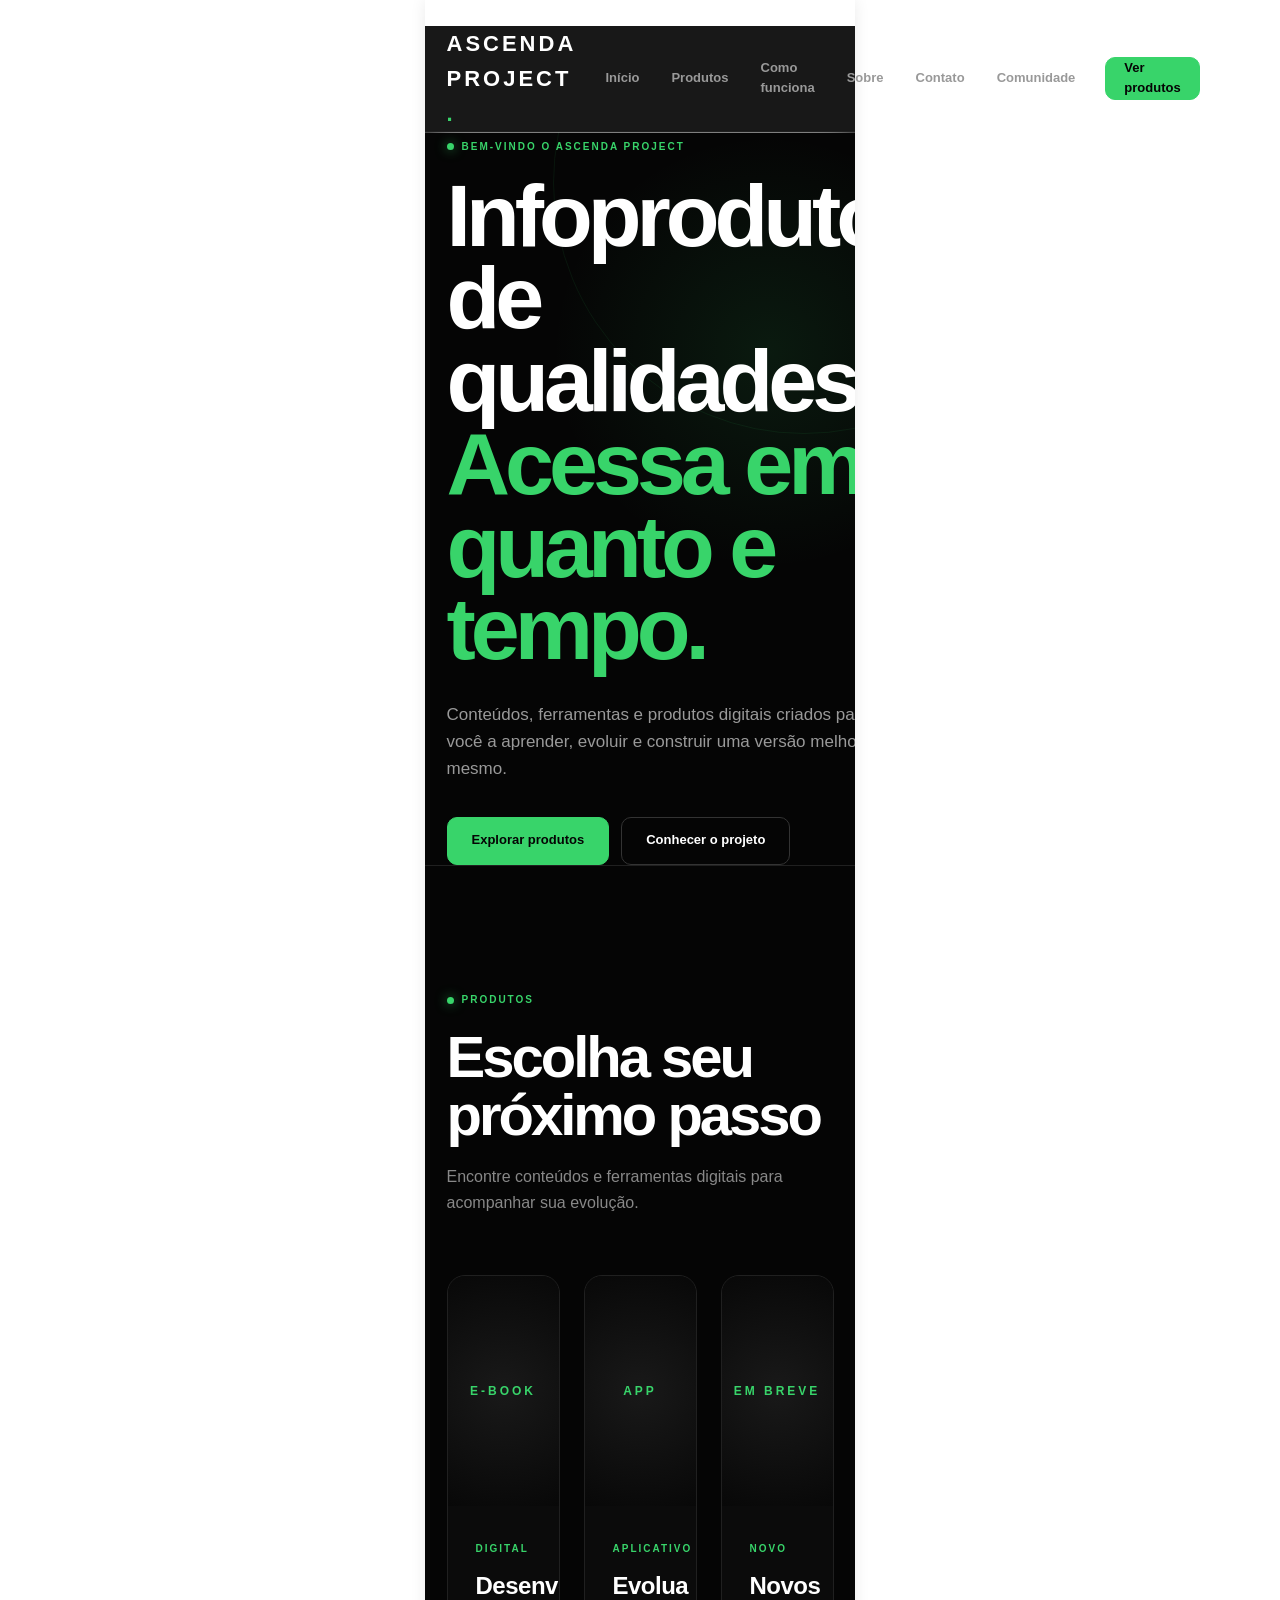
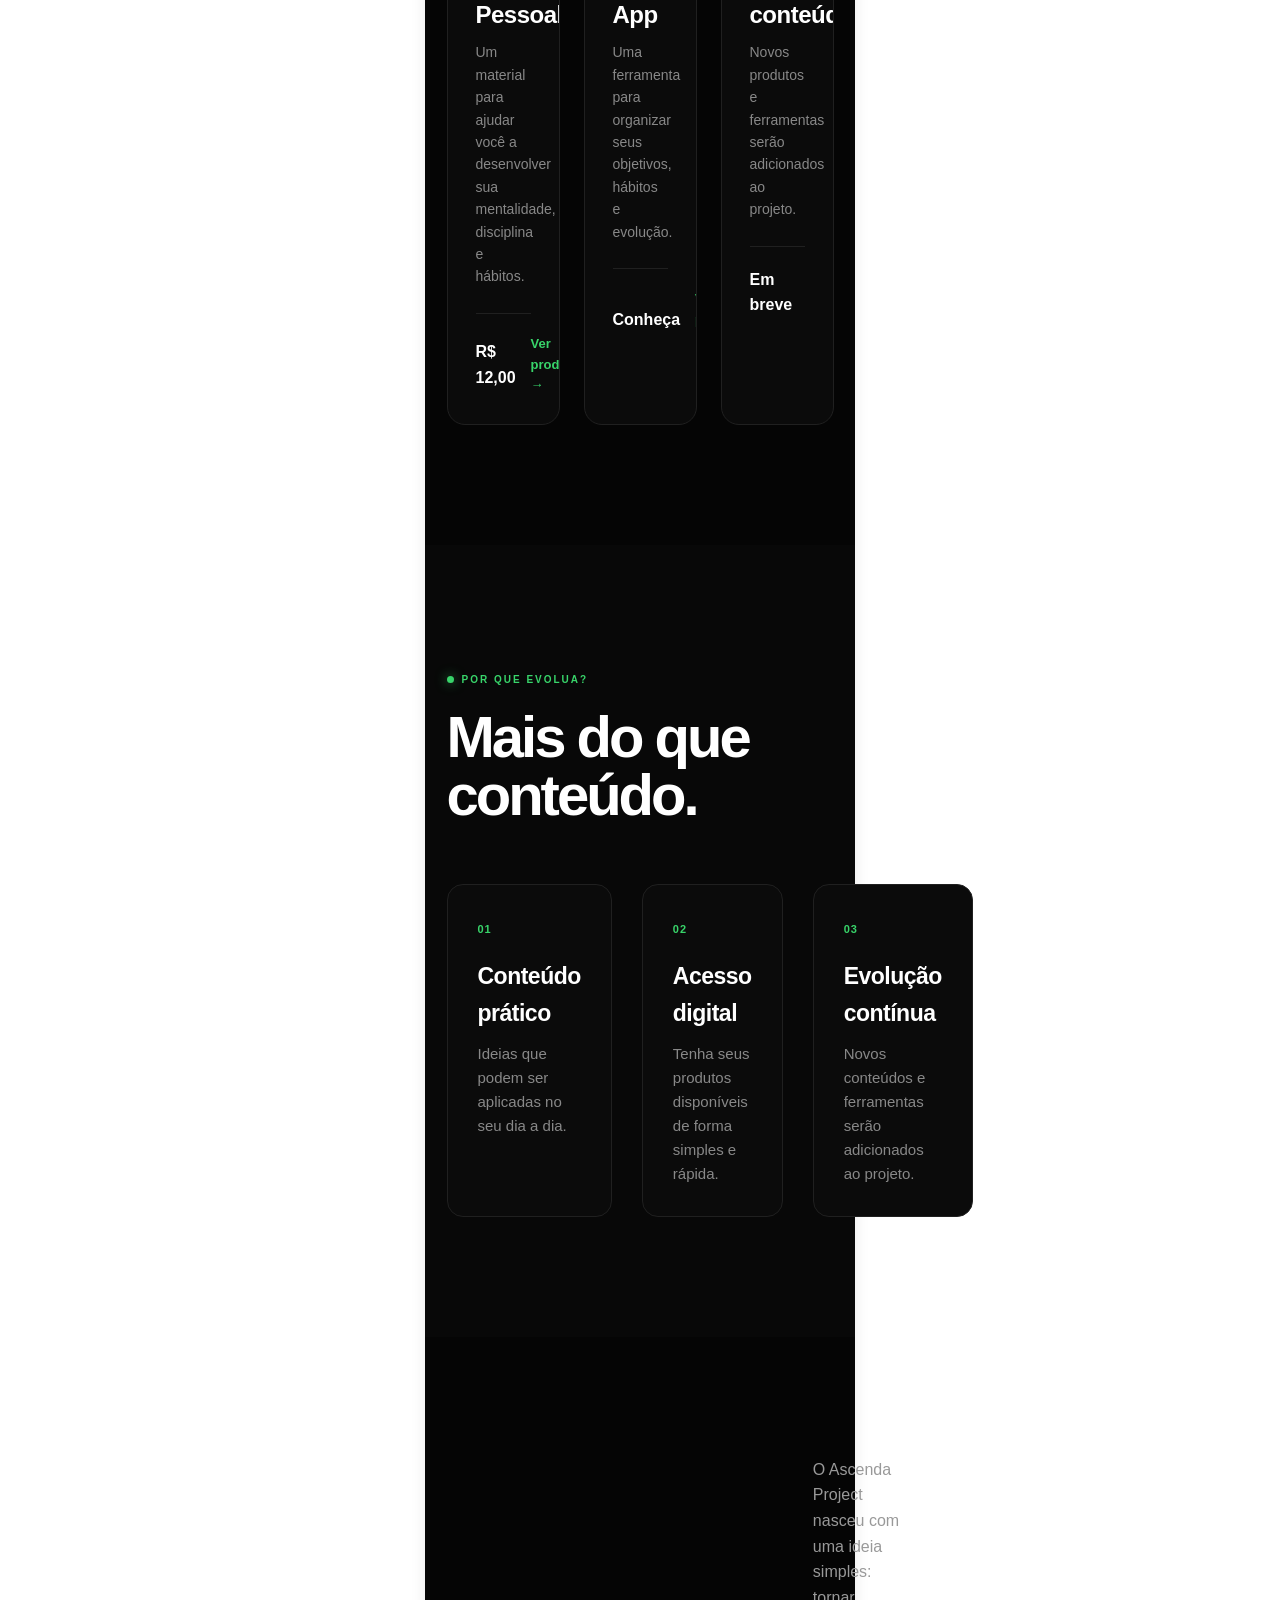
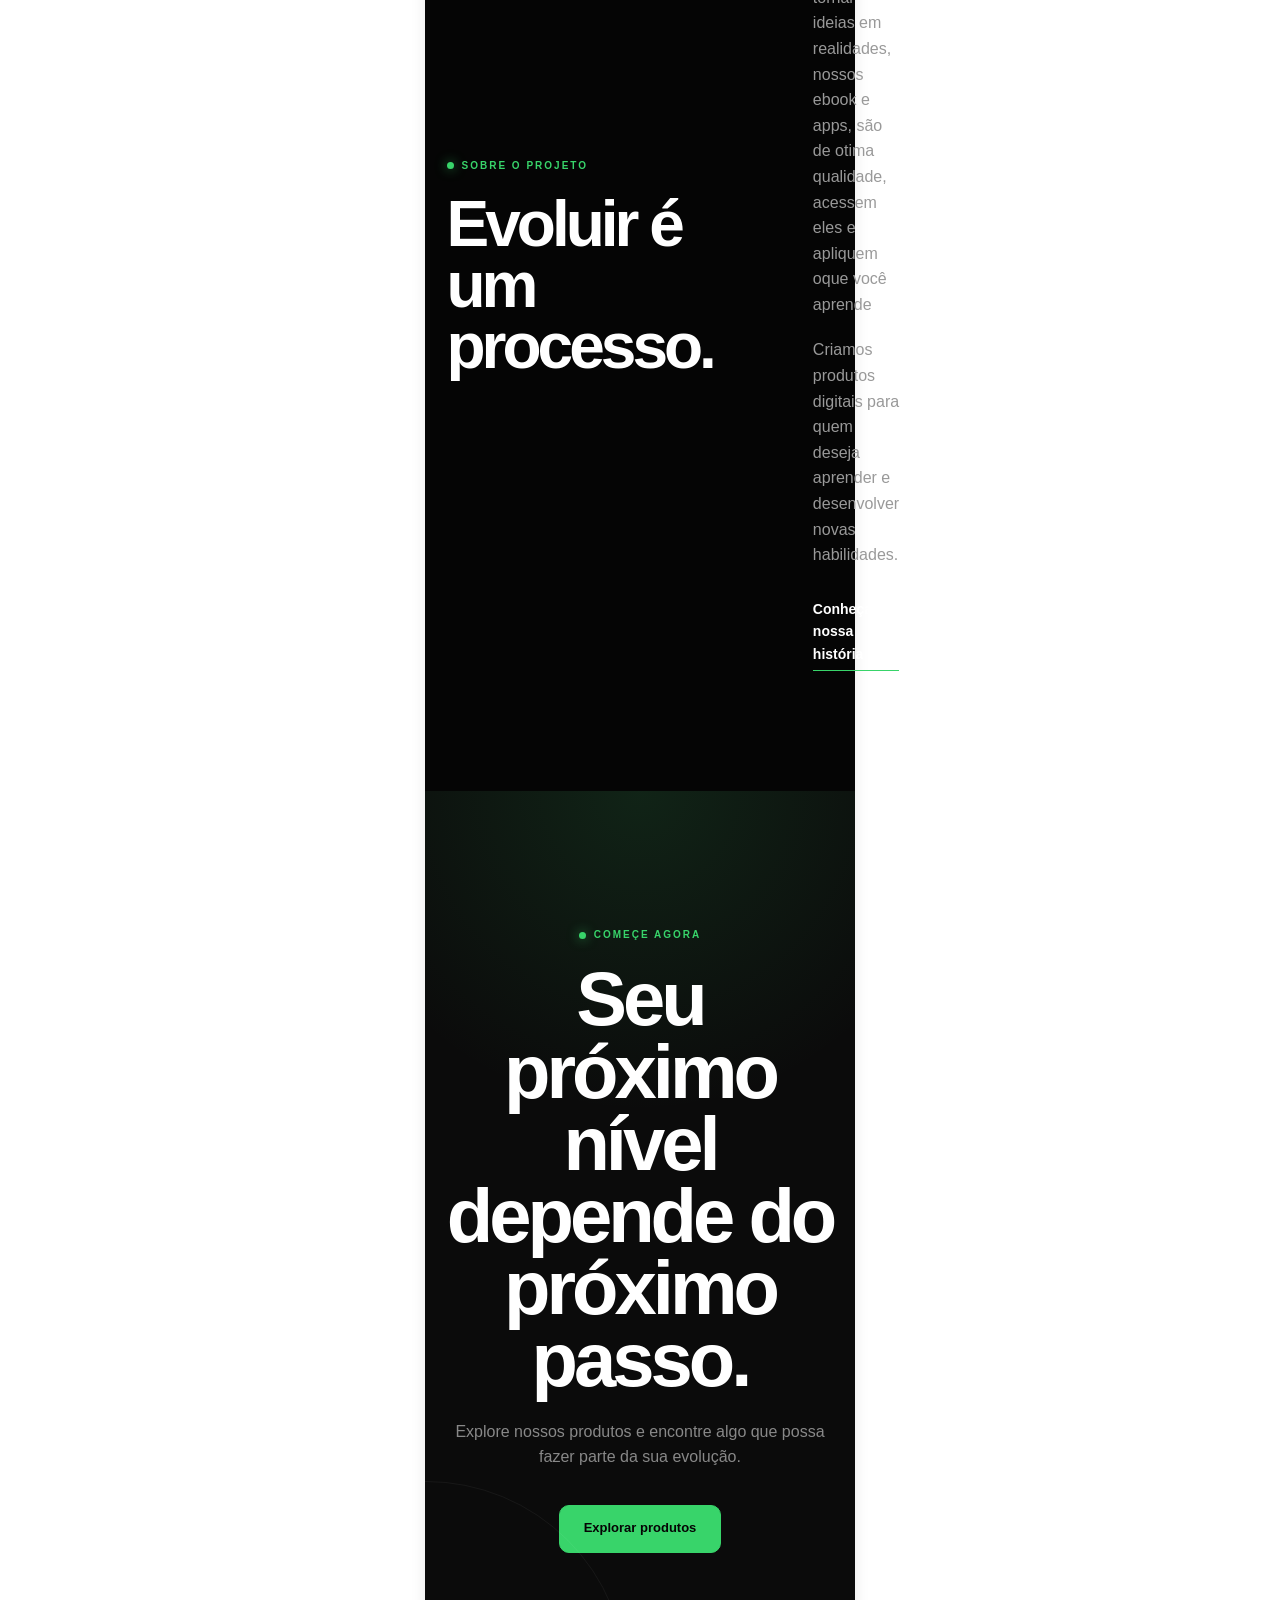
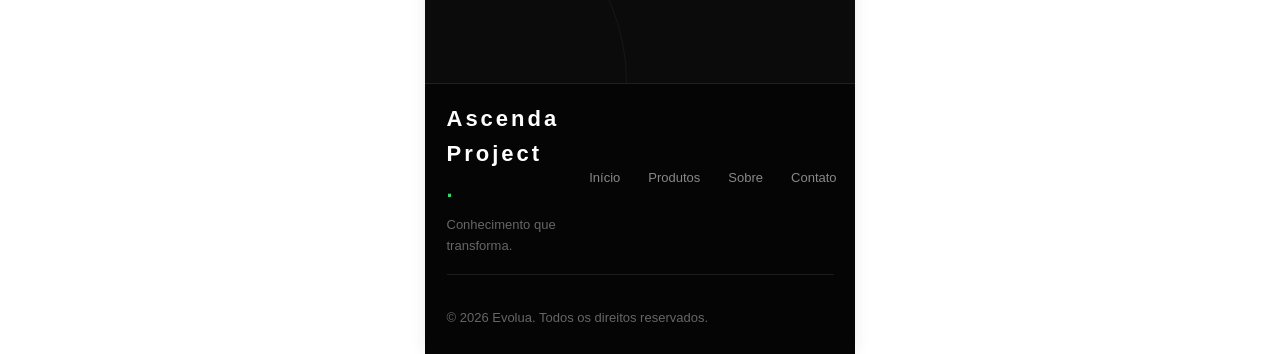
==== commit b8f09b53: "Atualiza area css" ====
--- a/index.html
+++ b/index.html
@@ -9,7 +9,7 @@
     <meta name="description" content="Conteúdos e ferramentas digitais para ajudar você a evoluir.">
 
     <link rel="stylesheet" href="index.css">
-    <link rel="stylesheet" href="responsivo.css">
+    <<link rel="stylesheet" href="centralizar.css">>
 </head>
 
 <body>
--- a/index.css
+++ b/index.css
@@ -1,1913 +1,851 @@
-/* =====================================================
-
+
+/* =====================================================
    RESET
-
-===================================================== */
-
-
+===================================================== */
+
+:root {
+    --bg: #050505;
+    --bg-card: #0b0b0b;
+    --bg-secondary: #101010;
+    --green: #38d46a;
+    --white: #ffffff;
+    --text: #cccccc;
+    --text-muted: #888888;
+    --border: #202020;
+}
 
 * {
-
     margin: 0;
-
     padding: 0;
-
     box-sizing: border-box;
-
-}
-
-
+}
 
 html {
-
     scroll-behavior: smooth;
-
-}
-
-
+}
 
 body {
-
     font-family: Inter, Arial, Helvetica, sans-serif;
-
-    background: #000000;
-
-    color: #111;
-
+    background: var(--bg);
+    color: var(--white);
     line-height: 1.6;
-
     overflow-x: hidden;
-
-}
-
-
+}
 
 a {
-
     color: inherit;
-
     text-decoration: none;
-
-}
-
-
+}
 
 .container {
-
     width: min(1180px, 90%);
-
     margin: 0 auto;
-
-}
-
-
+}
 
 p {
-
+    color: var(--text-muted);
+}
+
+h1,
+h2,
+h3,
+h4 {
+    color: var(--white);
+}
+
+/* =====================================================
+   HEADER
+===================================================== */
+
+.header {
+    width: 100%;
+    position: sticky;
+    top: 0;
+    z-index: 1000;
+
+    background: rgba(5, 5, 5, 0.92);
+    backdrop-filter: blur(18px);
+    -webkit-backdrop-filter: blur(18px);
+
+    border-bottom: 1px solid var(--border);
+}
+
+.nav {
+    min-height: 72px;
+    display: flex;
+    align-items: center;
+    justify-content: space-between;
+    gap: 30px;
+}
+
+.logo {
+    font-size: 22px;
+    font-weight: 900;
+    letter-spacing: 3px;
+    color: var(--white);
+    transition: 0.3s ease;
+}
+
+.logo::after {
+    content: ".";
+    color: var(--green);
+}
+
+.logo:hover {
+    transform: translateY(-2px);
+    text-shadow: 0 0 18px rgba(56, 212, 106, 0.4);
+}
+
+nav {
+    display: flex;
+    align-items: center;
+    gap: 32px;
+}
+
+nav a {
+    position: relative;
+    font-size: 13px;
+    font-weight: 600;
+    color: #999;
+    transition: 0.3s ease;
+}
+
+nav a::after {
+    content: "";
+    position: absolute;
+    left: 0;
+    bottom: -7px;
+    width: 0;
+    height: 2px;
+    background: var(--green);
+    transition: 0.3s ease;
+}
+
+nav a:hover {
+    color: var(--green);
+}
+
+nav a:hover::after {
+    width: 100%;
+}
+
+/* =====================================================
+   BOTÕES
+===================================================== */
+
+.btn {
+    display: inline-flex;
+    align-items: center;
+    justify-content: center;
+
+    min-height: 48px;
+    padding: 0 24px;
+
+    background: var(--green);
+    color: #050505;
+
+    border: 1px solid var(--green);
+    border-radius: 10px;
+
+    font-size: 13px;
+    font-weight: 700;
+
+    cursor: pointer;
+
+    transition:
+        transform 0.25s ease,
+        background 0.25s ease,
+        box-shadow 0.25s ease;
+}
+
+.btn:hover {
+    transform: translateY(-3px);
+    background: #ffffff;
+    border-color: #ffffff;
+    color: #050505;
+
+    box-shadow: 0 10px 30px rgba(56, 212, 106, 0.15);
+}
+
+.btn-small {
+    min-height: 42px;
+    padding: 0 18px;
+}
+
+.btn-outline {
+    background: transparent;
+    color: var(--white);
+    border-color: #333;
+}
+
+.btn-outline:hover {
+    background: var(--green);
+    border-color: var(--green);
+    color: #050505;
+}
+
+/* =====================================================
+   TAG
+===================================================== */
+
+.tag {
+    display: inline-flex;
+    align-items: center;
+    gap: 8px;
+
+    margin-bottom: 20px;
+
+    font-size: 10px;
+    font-weight: 800;
+    letter-spacing: 2px;
+    text-transform: uppercase;
+
+    color: var(--green);
+}
+
+.tag::before {
+    content: "";
+    width: 7px;
+    height: 7px;
+    border-radius: 50%;
+
+    background: var(--green);
+    box-shadow: 0 0 12px rgba(56, 212, 106, 0.7);
+}
+
+/* =====================================================
+   HERO
+===================================================== */
+
+.hero {
+    min-height: 720px;
+
+    display: flex;
+    align-items: center;
+
+    position: relative;
+    overflow: hidden;
+
+    background:
+        radial-gradient(
+            circle at 80% 30%,
+            rgba(56, 212, 106, 0.10),
+            transparent 35%
+        ),
+        #050505;
+
+    border-bottom: 1px solid var(--border);
+}
+
+.hero::before {
+    content: "";
+    position: absolute;
+
+    width: 500px;
+    height: 500px;
+
+    right: -200px;
+    top: -200px;
+
+    border-radius: 50%;
+    border: 1px solid rgba(56, 212, 106, 0.08);
+}
+
+.hero-content {
+    position: relative;
+    z-index: 2;
+
+    display: grid;
+    grid-template-columns: 1.1fr 0.9fr;
+
+    align-items: center;
+    gap: 90px;
+}
+
+.hero-text h1 {
+    max-width: 760px;
+
+    font-size: clamp(48px, 7vw, 88px);
+    line-height: 0.94;
+    letter-spacing: -5px;
+
+    margin-bottom: 30px;
+    color: var(--white);
+}
+
+.hero-text h1 span {
+    display: block;
+    color: var(--green);
+}
+
+.hero-text p {
+    max-width: 560px;
+    font-size: 17px;
+    color: #999;
+    margin-bottom: 34px;
+}
+
+.hero-buttons {
+    display: flex;
+    flex-wrap: wrap;
+    gap: 12px;
+}
+
+/* =====================================================
+   HERO CARD
+===================================================== */
+
+.hero-card {
+    min-height: 440px;
+    padding: 35px;
+
+    position: relative;
+    overflow: hidden;
+
+    background:
+        radial-gradient(
+            circle at 90% 10%,
+            rgba(56, 212, 106, 0.16),
+            transparent 35%
+        ),
+        #0b0b0b;
+
+    color: var(--white);
+
+    border: 1px solid var(--border);
+    border-radius: 22px;
+
+    display: flex;
+    flex-direction: column;
+    justify-content: space-between;
+
+    box-shadow: 0 30px 70px rgba(0, 0, 0, 0.3);
+
+    transition: 0.4s ease;
+}
+
+.hero-card:hover {
+    transform: translateY(-8px);
+    box-shadow: 0 40px 90px rgba(0, 0, 0, 0.4);
+}
+
+.hero-card::after {
+    content: "";
+    position: absolute;
+
+    width: 180px;
+    height: 180px;
+
+    right: -70px;
+    bottom: -70px;
+
+    border-radius: 50%;
+    border: 1px solid rgba(56, 212, 106, 0.25);
+}
+
+.card-top {
+    display: flex;
+    justify-content: space-between;
+
+    font-size: 11px;
+    font-weight: 700;
+    letter-spacing: 2px;
+
+    color: #888;
+}
+
+.hero-symbol {
+    font-size: 120px;
+    font-weight: 200;
+    line-height: 1;
+
+    color: var(--green);
+
+    text-shadow: 0 0 40px rgba(56, 212, 106, 0.25);
+}
+
+.hero-card h2 {
+    max-width: 360px;
+
+    font-size: 40px;
+    line-height: 1.02;
+    letter-spacing: -2px;
+
+    color: var(--white);
+}
+
+.hero-card p {
+    color: #888;
+    font-size: 14px;
+}
+
+/* =====================================================
+   SEÇÕES
+===================================================== */
+
+.products,
+.benefits,
+.about {
+    padding: 120px 0;
+}
+
+.section-title {
+    max-width: 700px;
+    margin-bottom: 60px;
+}
+
+.section-title h2 {
+    font-size: clamp(38px, 5vw, 58px);
+    line-height: 1;
+    letter-spacing: -3px;
+    margin-bottom: 20px;
+}
+
+.section-title p {
+    color: #888;
+    font-size: 16px;
+}
+
+/* =====================================================
+   PRODUTOS
+===================================================== */
+
+.products {
+    background: #050505;
+}
+
+.products-grid {
+    display: grid;
+    grid-template-columns: repeat(3, 1fr);
+    gap: 24px;
+}
+
+.product-card {
+    background: #0b0b0b;
+
+    border: 1px solid #202020;
+    border-radius: 18px;
+
+    overflow: hidden;
+
+    transition:
+        transform 0.3s ease,
+        box-shadow 0.3s ease,
+        border 0.3s ease;
+}
+
+.product-card:hover {
+    transform: translateY(-8px);
+    border-color: var(--green);
+
+    box-shadow: 0 25px 60px rgba(0, 0, 0, 0.35);
+}
+
+.product-image {
+    height: 230px;
+
+    background:
+        radial-gradient(
+            circle at center,
+            #191919,
+            #080808
+        );
+
+    color: var(--green);
+
+    display: flex;
+    align-items: center;
+    justify-content: center;
+
+    font-size: 12px;
+    font-weight: 800;
+    letter-spacing: 3px;
+}
+
+.product-content {
+    padding: 28px;
+}
+
+.product-type {
+    font-size: 10px;
+    font-weight: 800;
+    letter-spacing: 2px;
+    color: var(--green);
+}
+
+.product-content h3 {
+    margin: 12px 0;
+    font-size: 24px;
+    line-height: 1.2;
+    letter-spacing: -0.5px;
+    color: var(--white);
+}
+
+.product-content p {
+    min-height: 75px;
+    color: #888;
+    font-size: 14px;
+}
+
+.product-bottom {
+    margin-top: 25px;
+    padding-top: 20px;
+
+    border-top: 1px solid var(--border);
+
+    display: flex;
+    align-items: center;
+    justify-content: space-between;
+    gap: 15px;
+}
+
+.product-bottom strong {
+    font-size: 16px;
+    color: var(--white);
+}
+
+.product-bottom a {
+    font-size: 13px;
+    font-weight: 800;
+    color: var(--green);
+    transition: 0.3s;
+}
+
+.product-bottom a:hover {
+    color: var(--white);
+}
+
+/* =====================================================
+   BENEFÍCIOS
+===================================================== */
+
+.benefits {
+    background: #080808;
+}
+
+.benefits-grid {
+    display: grid;
+    grid-template-columns: repeat(3, 1fr);
+    gap: 30px;
+}
+
+.benefit {
+    padding: 30px;
+
+    background: #0b0b0b;
+
+    border: 1px solid #202020;
+    border-radius: 16px;
+
+    transition: 0.3s ease;
+}
+
+.benefit:hover {
+    transform: translateY(-6px);
+    border-color: var(--green);
+
+    box-shadow: 0 20px 50px rgba(0, 0, 0, 0.3);
+}
+
+.benefit span {
+    font-size: 11px;
+    font-weight: 800;
+    letter-spacing: 1px;
+    color: var(--green);
+}
+
+.benefit h3 {
+    font-size: 23px;
+    margin: 18px 0 10px;
+    letter-spacing: -0.5px;
+    color: var(--white);
+}
+
+.benefit p {
+    color: #888;
+    font-size: 15px;
+}
+
+/* =====================================================
+   SOBRE
+===================================================== */
+
+.about {
+    background: #050505;
+}
+
+.about-content {
+    display: grid;
+    grid-template-columns: 1fr 1fr;
+    gap: 100px;
+    align-items: center;
+}
+
+.about-content h2 {
+    font-size: clamp(42px, 5vw, 68px);
+    line-height: 0.95;
+    letter-spacing: -4px;
+    color: var(--white);
+}
+
+.about-content p {
+    color: #999;
+    margin-bottom: 20px;
+}
+
+.text-link {
+    display: inline-flex;
+    margin-top: 10px;
+
+    font-size: 14px;
+    font-weight: 800;
+
+    color: var(--white);
+
+    border-bottom: 1px solid var(--green);
+    padding-bottom: 5px;
+
+    transition: 0.3s;
+}
+
+.text-link:hover {
+    color: var(--green);
+    border-color: var(--green);
+}
+
+/* =====================================================
+   CTA
+===================================================== */
+
+.cta {
+    padding: 130px 0;
+
+    position: relative;
+    overflow: hidden;
+
+    background:
+        radial-gradient(
+            circle at 50% 0%,
+            rgba(56, 212, 106, 0.12),
+            transparent 35%
+        ),
+        #0b0b0b;
+
+    color: var(--white);
+    text-align: center;
+}
+
+.cta::before {
+    content: "";
+    position: absolute;
+
+    width: 400px;
+    height: 400px;
+
+    left: -200px;
+    bottom: -200px;
+
+    border-radius: 50%;
+    border: 1px solid rgba(255, 255, 255, 0.05);
+}
+
+.cta .tag {
+    color: var(--green);
+}
+
+.cta h2 {
+    max-width: 850px;
+
+    margin: 0 auto 22px;
+
+    font-size: clamp(42px, 6vw, 76px);
+    line-height: 0.95;
+    letter-spacing: -4px;
+
+    color: var(--white);
+}
+
+.cta p {
+    max-width: 550px;
+    margin: 0 auto 35px;
+    color: #888;
+}
+
+.cta .btn {
+    background: var(--green);
+    color: #050505;
+    border-color: var(--green);
+}
+
+.cta .btn:hover {
+    background: #fff;
+    border-color: #fff;
+    color: #050505;
+}
+
+/* =====================================================
+   FOOTER
+===================================================== */
+
+.footer {
+    background: #050505;
+    color: var(--white);
+    border-top: 1px solid var(--border);
+}
+
+.footer-content {
+    min-height: 190px;
+
+    display: flex;
+    align-items: center;
+    justify-content: space-between;
+    gap: 30px;
+}
+
+.footer p {
+    margin-top: 8px;
     color: #666;
-
-}
-
-
-
-h1,
-
-h2,
-
-h3,
-
-h4 {
-
-    color: #111;
-
-}
-
-
-
-
-
-/* =====================================================
-
-   HEADER
-
-===================================================== */
-
-
-
-.header {
-
-    width: 100%;
-
-    position: sticky;
-
-    top: 0;
-
-    z-index: 1000;
-
-
-
-    background: rgba(0, 0, 0, 0.88);
-
-    backdrop-filter: blur(18px);
-
-    -webkit-backdrop-filter: blur(18px);
-
-
-
-    border-bottom: 1px solid rgba(255, 255, 255, 0.08);
-
-}
-
-
-
-.nav {
-
-    min-height: 72px;
-
-
-
-    display: flex;
-
-    align-items: center;
-
-    justify-content: space-between;
-
-
-
-    gap: 30px;
-
-}
-
-
-
-.logo {
-
-    font-size: 22px;
-
-    font-weight: 900;
-
-    letter-spacing: 3px;
-
-
-
-    color: #1fc51f;
-
-
-
-    transition: 0.3s ease;
-
-}
-
-
-
-.logo:hover {
-
-    transform: translateY(-2px);
-
-    text-shadow: 0 0 18px rgba(31, 197, 31, 0.4);
-
-}
-
-
-
-nav {
-
-    display: flex;
-
-    align-items: center;
-
-    gap: 32px;
-
-}
-
-
-
-nav a {
-
-    position: relative;
-
-
-
     font-size: 13px;
-
-    font-weight: 600;
-
-
-
-    color: #ccc;
-
-
-
-    transition: 0.3s ease;
-
-}
-
-
-
-nav a::after {
-
-    content: "";
-
-
-
-    position: absolute;
-
-    left: 0;
-
-    bottom: -7px;
-
-
-
-    width: 0;
-
-    height: 2px;
-
-
-
-    background: #1fc51f;
-
-
-
-    transition: 0.3s ease;
-
-}
-
-
-
-nav a:hover {
-
-    color: #fff;
-
-}
-
-
-
-nav a:hover::after {
-
-    width: 100%;
-
-}
-
-
-
-
-
-/* =====================================================
-
-   BOTÕES
-
-===================================================== */
-
-
-
-.btn {
-
-    display: inline-flex;
-
-    align-items: center;
-
-    justify-content: center;
-
-
-
-    min-height: 48px;
-
-
-
-    padding: 0 24px;
-
-
-
-    background: #111;
-
-    color: #fff;
-
-
-
-    border: 1px solid #111;
-
-    border-radius: 10px;
-
-
-
+}
+
+.footer-links {
+    display: flex;
+    gap: 28px;
+}
+
+.footer-links a {
+    color: #888;
     font-size: 13px;
-
-    font-weight: 700;
-
-
-
-    cursor: pointer;
-
-
-
-    transition:
-
-        transform 0.25s ease,
-
-        background 0.25s ease,
-
-        box-shadow 0.25s ease;
-
-}
-
-
-
-.btn:hover {
-
-    transform: translateY(-3px);
-
-
-
-    background: #1fc51f;
-
-    border-color: #1fc51f;
-
-
-
-    color: #000;
-
-
-
-    box-shadow: 0 10px 30px rgba(31, 197, 31, 0.2);
-
-}
-
-
-
-.btn-small {
-
-    min-height: 42px;
-
-    padding: 0 18px;
-
-}
-
-
-
-.btn-outline {
-
-    background: transparent;
-
-    color: #111;
-
-    border-color: #ccc;
-
-}
-
-
-
-.btn-outline:hover {
-
-    background: #111;
-
-    border-color: #111;
-
-    color: #fff;
-
-}
-
-
-
-
-
-/* =====================================================
-
-   TAG
-
-===================================================== */
-
-
-
-.tag {
-
-    display: inline-flex;
-
-    align-items: center;
-
-    gap: 8px;
-
-
-
-    margin-bottom: 20px;
-
-
-
-    font-size: 10px;
-
-    font-weight: 800;
-
-
-
-    letter-spacing: 2px;
-
-    text-transform: uppercase;
-
-
-
-    color: #666;
-
-}
-
-
-
-.tag::before {
-
-    content: "";
-
-
-
-    width: 7px;
-
-    height: 7px;
-
-
-
-    border-radius: 50%;
-
-
-
-    background: #1fc51f;
-
-
-
-    box-shadow: 0 0 12px rgba(31, 197, 31, 0.7);
-
-}
-
-
-
-
-
-/* =====================================================
-
-   HERO
-
-===================================================== */
-
-
-
-.hero {
-
-    min-height: 720px;
-
-
-
-    display: flex;
-
-    align-items: center;
-
-
-
-    position: relative;
-
-
-
-    overflow: hidden;
-
-
-
-    background:
-
-        radial-gradient(
-
-            circle at 80% 30%,
-
-            rgba(31, 197, 31, 0.08),
-
-            transparent 30%
-
-        ),
-
-        #f7f7f7;
-
-
-
-    border-bottom: 1px solid #e5e5e5;
-
-}
-
-
-
-.hero::before {
-
-    content: "";
-
-
-
-    position: absolute;
-
-
-
-    width: 500px;
-
-    height: 500px;
-
-
-
-    right: -200px;
-
-    top: -200px;
-
-
-
-    border-radius: 50%;
-
-
-
-    border: 1px solid rgba(0, 0, 0, 0.05);
-
-}
-
-
-
-.hero-content {
-
-    position: relative;
-
-    z-index: 2;
-
-
-
-    display: grid;
-
-    grid-template-columns: 1.1fr 0.9fr;
-
-
-
-    align-items: center;
-
-
-
-    gap: 90px;
-
-}
-
-
-
-.hero-text h1 {
-
-    max-width: 760px;
-
-
-
-    font-size: clamp(48px, 7vw, 88px);
-
-
-
-    line-height: 0.94;
-
-
-
-    letter-spacing: -5px;
-
-
-
-    margin-bottom: 30px;
-
-}
-
-
-
-.hero-text h1 span {
-
-    display: block;
-
-
-
-    color: #888;
-
-}
-
-
-
-.hero-text p {
-
-    max-width: 560px;
-
-
-
-    font-size: 17px;
-
-
-
-    color: #666;
-
-
-
-    margin-bottom: 34px;
-
-}
-
-
-
-.hero-buttons {
-
-    display: flex;
-
-    flex-wrap: wrap;
-
-    gap: 12px;
-
-}
-
-
-
-
-
-/* =====================================================
-
-   HERO CARD
-
-===================================================== */
-
-
-
-.hero-card {
-
-    min-height: 440px;
-
-
-
-    padding: 35px;
-
-
-
-    position: relative;
-
-    overflow: hidden;
-
-
-
-    background:
-
-        radial-gradient(
-
-            circle at 90% 10%,
-
-            rgba(31, 197, 31, 0.18),
-
-            transparent 35%
-
-        ),
-
-        #0b0b0b;
-
-
-
-    color: #fff;
-
-
-
-    border: 1px solid #222;
-
-
-
-    border-radius: 22px;
-
-
-
-    display: flex;
-
-    flex-direction: column;
-
-    justify-content: space-between;
-
-
-
-    box-shadow:
-
-        0 30px 70px rgba(0, 0, 0, 0.18);
-
-
-
-    transition: 0.4s ease;
-
-}
-
-
-
-.hero-card:hover {
-
-    transform: translateY(-8px);
-
-
-
-    box-shadow:
-
-        0 40px 90px rgba(0, 0, 0, 0.25);
-
-}
-
-
-
-.hero-card::after {
-
-    content: "";
-
-
-
-    position: absolute;
-
-
-
-    width: 180px;
-
-    height: 180px;
-
-
-
-    right: -70px;
-
-    bottom: -70px;
-
-
-
-    border-radius: 50%;
-
-
-
-    border: 1px solid rgba(31, 197, 31, 0.25);
-
-}
-
-
-
-.card-top {
-
-    display: flex;
-
-    justify-content: space-between;
-
-
-
-    font-size: 11px;
-
-    font-weight: 700;
-
-
-
-    letter-spacing: 2px;
-
-
-
-    color: #888;
-
-}
-
-
-
-.hero-symbol {
-
-    font-size: 120px;
-
-
-
-    font-weight: 200;
-
-
-
-    line-height: 1;
-
-
-
-    color: #1fc51f;
-
-
-
-    text-shadow:
-
-        0 0 40px rgba(31, 197, 31, 0.25);
-
-}
-
-
-
-.hero-card h2 {
-
-    max-width: 360px;
-
-
-
-    font-size: 40px;
-
-
-
-    line-height: 1.02;
-
-
-
-    letter-spacing: -2px;
-
-
-
-    color: #fff;
-
-}
-
-
-
-.hero-card p {
-
-    color: #888;
-
-
-
-    font-size: 14px;
-
-}
-
-
-
-
-
-/* =====================================================
-
-   SEÇÕES
-
-===================================================== */
-
-
-
-.products,
-
-.benefits,
-
-.about {
-
-    padding: 120px 0;
-
-}
-
-
-
-.section-title {
-
-    max-width: 700px;
-
-
-
-    margin-bottom: 60px;
-
-}
-
-
-
-.section-title h2 {
-
-    font-size: clamp(38px, 5vw, 58px);
-
-
-
-    line-height: 1;
-
-
-
-    letter-spacing: -3px;
-
-
-
-    margin-bottom: 20px;
-
-}
-
-
-
-.section-title p {
-
-    color: #777;
-
-
-
-    font-size: 16px;
-
-}
-
-
-
-
-
-/* =====================================================
-
-   PRODUTOS
-
-===================================================== */
-
-
-
-.products {
-
-    background: #fff;
-
-}
-
-
-
-.products-grid {
-
-    display: grid;
-
-
-
-    grid-template-columns: repeat(3, 1fr);
-
-
-
-    gap: 24px;
-
-}
-
-
-
-.product-card {
-
-    background: #fafafa;
-
-
-
-    border: 1px solid #e8e8e8;
-
-
-
-    border-radius: 18px;
-
-
-
-    overflow: hidden;
-
-
-
-    transition:
-
-        transform 0.3s ease,
-
-        box-shadow 0.3s ease,
-
-        border 0.3s ease;
-
-}
-
-
-
-.product-card:hover {
-
-    transform: translateY(-8px);
-
-
-
-    border-color: #d5d5d5;
-
-
-
-    box-shadow:
-
-        0 25px 60px rgba(0, 0, 0, 0.09);
-
-}
-
-
-
-.product-image {
-
-    height: 230px;
-
-
-
-    background:
-
-        radial-gradient(
-
-            circle at center,
-
-            #222,
-
-            #080808
-
-        );
-
-
-
-    color: #fff;
-
-
-
-    display: flex;
-
-    align-items: center;
-
-    justify-content: center;
-
-
-
+    transition: 0.3s;
+}
+
+.footer-links a:hover {
+    color: var(--green);
+}
+
+.copyright {
+    padding: 25px 0;
+
+    border-top: 1px solid #1c1c1c;
+
+    color: #555;
     font-size: 12px;
-
-
-
-    font-weight: 800;
-
-
-
-    letter-spacing: 3px;
-
-}
-
-
-
-.product-content {
-
-    padding: 28px;
-
-}
-
-
-
-.product-type {
-
-    font-size: 10px;
-
-
-
-    font-weight: 800;
-
-
-
-    letter-spacing: 2px;
-
-
-
-    color: #888;
-
-}
-
-
-
-.product-content h3 {
-
-    margin: 12px 0;
-
-
-
-    font-size: 24px;
-
-
-
-    line-height: 1.2;
-
-
-
-    letter-spacing: -0.5px;
-
-}
-
-
-
-.product-content p {
-
-    min-height: 75px;
-
-
-
-    color: #777;
-
-
-
-    font-size: 14px;
-
-}
-
-
-
-.product-bottom {
-
-    margin-top: 25px;
-
-
-
-    padding-top: 20px;
-
-
-
-    border-top: 1px solid #e5e5e5;
-
-
-
-    display: flex;
-
-    align-items: center;
-
-    justify-content: space-between;
-
-
-
-    gap: 15px;
-
-}
-
-
-
-.product-bottom strong {
-
-    font-size: 16px;
-
-}
-
-
-
-.product-bottom a {
-
-    font-size: 13px;
-
-
-
-    font-weight: 800;
-
-
-
-    transition: 0.3s;
-
-}
-
-
-
-.product-bottom a:hover {
-
-    color: #1fc51f;
-
-}
-
-
-
-
-
-/* =====================================================
-
-   BENEFÍCIOS
-
-===================================================== */
-
-
-
-.benefits {
-
-    background: #f7f7f7;
-
-}
-
-
-
-.benefits-grid {
-
-    display: grid;
-
-
-
-    grid-template-columns: repeat(3, 1fr);
-
-
-
-    gap: 30px;
-
-}
-
-
-
-.benefit {
-
-    padding: 30px;
-
-
-
-    background: #fff;
-
-
-
-    border: 1px solid #e7e7e7;
-
-
-
-    border-radius: 16px;
-
-
-
-    transition: 0.3s ease;
-
-}
-
-
-
-.benefit:hover {
-
-    transform: translateY(-6px);
-
-
-
-    border-color: #ccc;
-
-
-
-    box-shadow:
-
-        0 20px 50px rgba(0, 0, 0, 0.07);
-
-}
-
-
-
-.benefit span {
-
-    font-size: 11px;
-
-
-
-    font-weight: 800;
-
-
-
-    letter-spacing: 1px;
-
-
-
-    color: #1fc51f;
-
-}
-
-
-
-.benefit h3 {
-
-    font-size: 23px;
-
-
-
-    margin: 18px 0 10px;
-
-
-
-    letter-spacing: -0.5px;
-
-}
-
-
-
-.benefit p {
-
-    color: #777;
-
-
-
-    font-size: 15px;
-
-}
-
-
-
-
-
-/* =====================================================
-
-   SOBRE
-
-===================================================== */
-
-
-
-.about {
-
-    background: #ededed;
-
-}
-
-
-
-.about-content {
-
-    display: grid;
-
-
-
-    grid-template-columns: 1fr 1fr;
-
-
-
-    gap: 100px;
-
-
-
-    align-items: center;
-
-}
-
-
-
-.about-content h2 {
-
-    font-size: clamp(42px, 5vw, 68px);
-
-
-
-    line-height: 0.95;
-
-
-
-    letter-spacing: -4px;
-
-}
-
-
-
-.about-content p {
-
-    color: #555;
-
-
-
-    margin-bottom: 20px;
-
-}
-
-
-
-.text-link {
-
-    display: inline-flex;
-
-
-
-    margin-top: 10px;
-
-
-
-    font-size: 14px;
-
-
-
-    font-weight: 800;
-
-
-
-    border-bottom: 1px solid #111;
-
-
-
-    padding-bottom: 5px;
-
-
-
-    transition: 0.3s;
-
-}
-
-
-
-.text-link:hover {
-
-    color: #1fc51f;
-
-
-
-    border-color: #1fc51f;
-
-}
-
-
-
-
-
-/* =====================================================
-
-   CTA
-
-===================================================== */
-
-
-
-.cta {
-
-    padding: 130px 0;
-
-
-
-    position: relative;
-
-
-
-    overflow: hidden;
-
-
-
-    background:
-
-        radial-gradient(
-
-            circle at 50% 0%,
-
-            rgba(31, 197, 31, 0.12),
-
-            transparent 35%
-
-        ),
-
-        #080808;
-
-
-
-    color: #fff;
-
-
-
-    text-align: center;
-
-}
-
-
-
-.cta::before {
-
-    content: "";
-
-
-
-    position: absolute;
-
-
-
-    width: 400px;
-
-    height: 400px;
-
-
-
-    left: -200px;
-
-    bottom: -200px;
-
-
-
-    border-radius: 50%;
-
-
-
-    border: 1px solid rgba(255, 255, 255, 0.05);
-
-}
-
-
-
-.cta .tag {
-
-    color: #888;
-
-}
-
-
-
-.cta h2 {
-
-    max-width: 850px;
-
-
-
-    margin: 0 auto 22px;
-
-
-
-    font-size: clamp(42px, 6vw, 76px);
-
-
-
-    line-height: 0.95;
-
-
-
-    letter-spacing: -4px;
-
-
-
-    color: #fff;
-
-}
-
-
-
-.cta p {
-
-    max-width: 550px;
-
-
-
-    margin: 0 auto 35px;
-
-
-
-    color: #888;
-
-}
-
-
-
-.cta .btn {
-
-    background: #fff;
-
-
-
-    color: #111;
-
-
-
-    border-color: #fff;
-
-}
-
-
-
-.cta .btn:hover {
-
-    background: #1fc51f;
-
-
-
-    border-color: #1fc51f;
-
-
-
-    color: #000;
-
-}
-
-
-
-
-
-/* =====================================================
-
-   FOOTER
-
-===================================================== */
-
-
-
-.footer {
-
-    background: #050505;
-
-
-
-    color: #fff;
-
-}
-
-
-
-.footer-content {
-
-    min-height: 190px;
-
-
-
-    display: flex;
-
-
-
-    align-items: center;
-
-
-
-    justify-content: space-between;
-
-
-
-    gap: 30px;
-
-}
-
-
-
-.footer p {
-
-    margin-top: 8px;
-
-
-
-    color: #666;
-
-
-
-    font-size: 13px;
-
-}
-
-
-
-.footer-links {
-
-    display: flex;
-
-
-
-    gap: 28px;
-
-}
-
-
-
-.footer-links a {
-
-    color: #888;
-
-
-
-    font-size: 13px;
-
-
-
-    transition: 0.3s;
-
-}
-
-
-
-.footer-links a:hover {
-
-    color: #1fc51f;
-
-}
-
-
-
-.copyright {
-
-    padding: 25px 0;
-
-
-
-    border-top: 1px solid #1c1c1c;
-
-
-
-    color: #555;
-
-
-
-    font-size: 12px;
-
-}
-
-
-
-
-
-/* =====================================================
-
+}
+
+/* =====================================================
    RESPONSIVIDADE
-
-===================================================== */
-
-
+===================================================== */
 
 @media (max-width: 900px) {
 
-
-
     .nav nav {
-
         display: none;
-
-    }
-
-
+    }
 
     .hero-content {
-
         grid-template-columns: 1fr;
-
-
-
         gap: 55px;
-
-
-
         padding: 80px 0;
-
-    }
-
-
+    }
 
     .hero {
-
         min-height: auto;
-
-    }
-
-
+    }
 
     .hero-card {
-
         min-height: 390px;
-
-    }
-
-
+    }
 
     .products-grid {
-
         grid-template-columns: 1fr 1fr;
-
-    }
-
-
+    }
 
     .benefits-grid {
-
         grid-template-columns: 1fr;
-
-
-
         gap: 20px;
-
-    }
-
-
+    }
 
     .about-content {
-
         grid-template-columns: 1fr;
-
-
-
         gap: 45px;
-
-    }
-
-}
-
-
-
-
+    }
+}
 
 @media (max-width: 600px) {
 
-
-
     .container {
-
         width: 90%;
-
-    }
-
-
+    }
 
     .nav {
-
         min-height: 65px;
-
-    }
-
-
+    }
 
     .nav .btn {
-
         display: none;
-
-    }
-
-
+    }
 
     .hero-text h1 {
-
         font-size: 46px;
-
-
-
         letter-spacing: -3px;
-
-    }
-
-
+    }
 
     .hero-text p {
-
         font-size: 15px;
-
-    }
-
-
+    }
 
     .hero-card {
-
         min-height: 350px;
-
-
-
         padding: 25px;
-
-
-
         border-radius: 18px;
-
-    }
-
-
+    }
 
     .hero-card h2 {
-
         font-size: 30px;
-
-    }
-
-
+    }
 
     .hero-symbol {
-
         font-size: 80px;
-
-    }
-
-
+    }
 
     .products,
-
     .benefits,
-
     .about {
-
         padding: 85px 0;
-
-    }
-
-
+    }
 
     .products-grid {
-
         grid-template-columns: 1fr;
-
-    }
-
-
+    }
 
     .section-title {
-
         margin-bottom: 40px;
-
-    }
-
-
+    }
 
     .section-title h2 {
-
         font-size: 40px;
-
-    }
-
-
+    }
 
     .about-content h2 {
-
         font-size: 45px;
-
-    }
-
-
+    }
 
     .cta {
-
         padding: 95px 0;
-
-    }
-
-
+    }
 
     .cta h2 {
-
         font-size: 45px;
-
-    }
-
-
+    }
 
     .footer-content {
-
         flex-direction: column;
-
-
-
         align-items: flex-start;
-
-
-
         padding: 45px 0;
-
-    }
-
-
+    }
 
     .footer-links {
-
         flex-wrap: wrap;
-
-
-
         gap: 16px;
-
-    }
-
-} +    }
+}
--- a/centralizar.css
+++ b/centralizar.css
@@ -0,0 +1,9 @@
+@media (min-width: 768px) {
+    body {
+        max-width: 430px;
+        margin: 0 auto;
+        min-height: 100vh;
+        background: white;
+        box-shadow: 0 0 15px #00000015;
+    }
+}
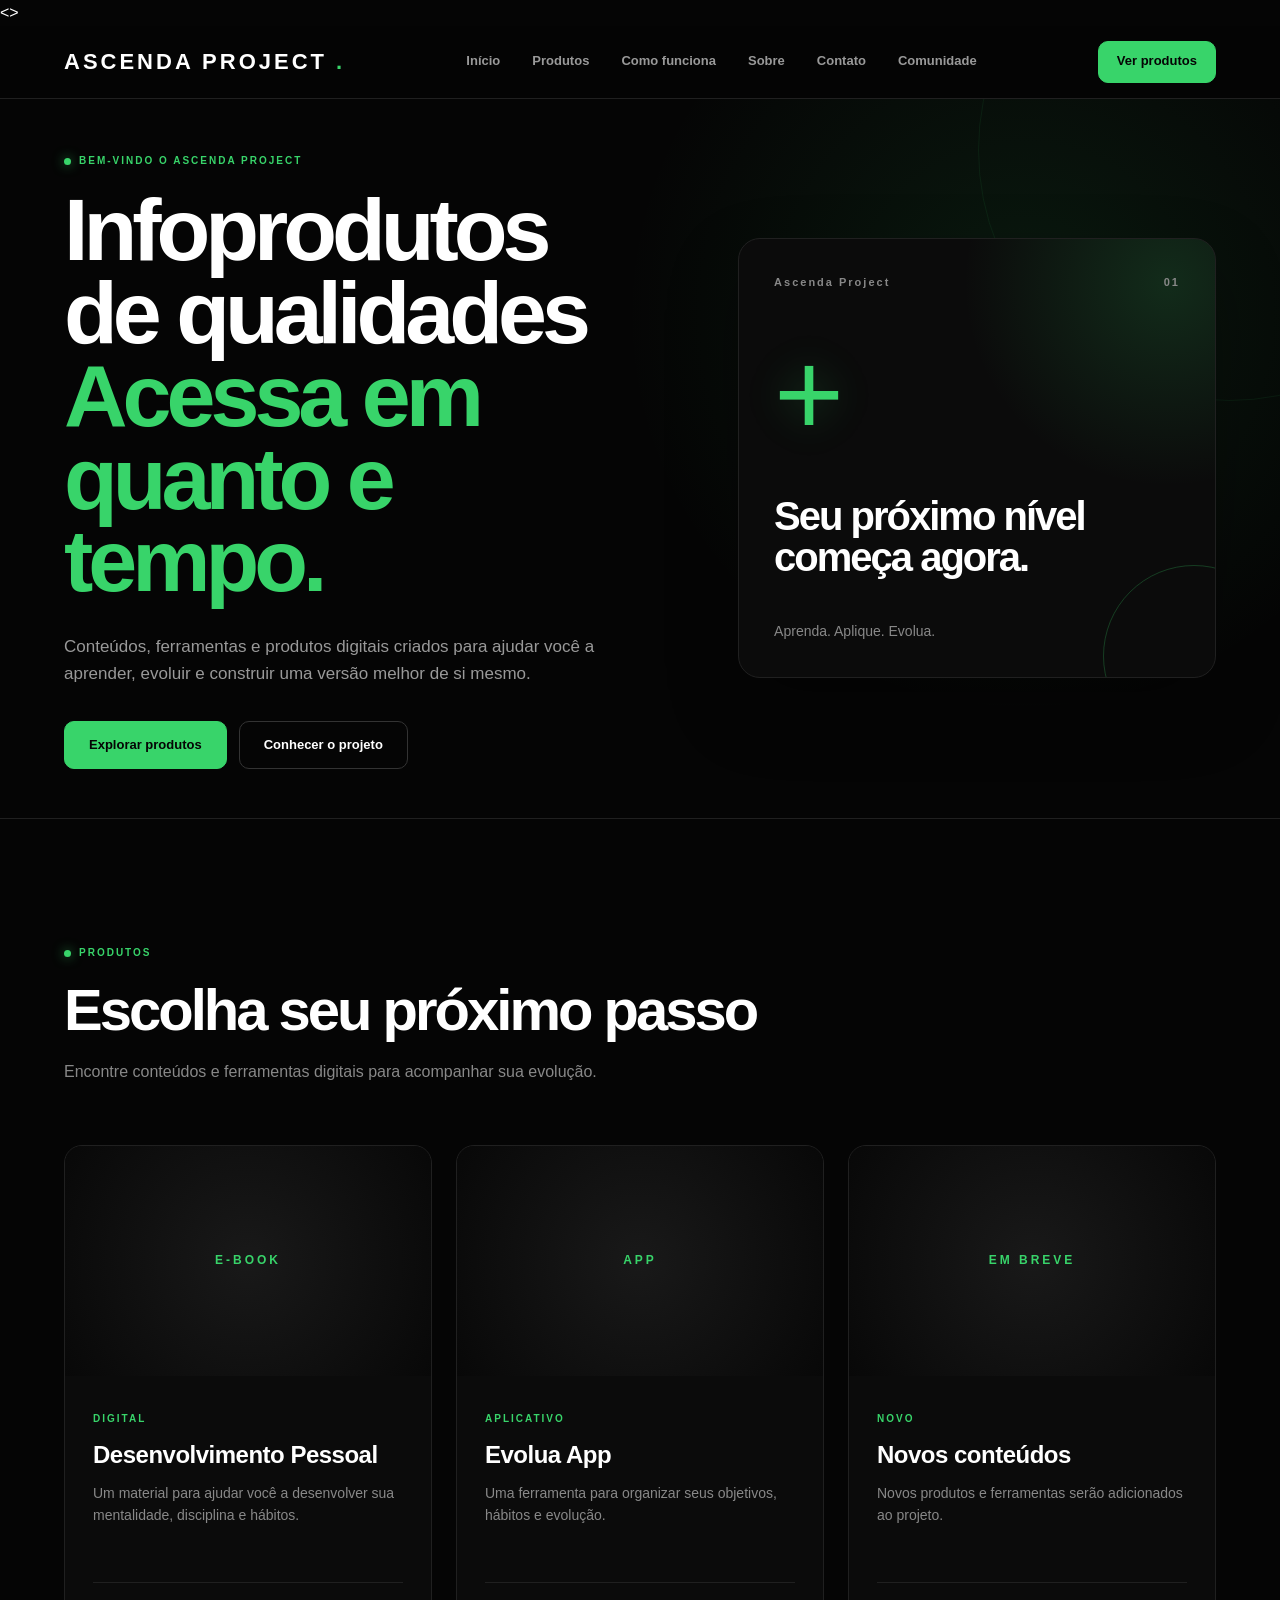
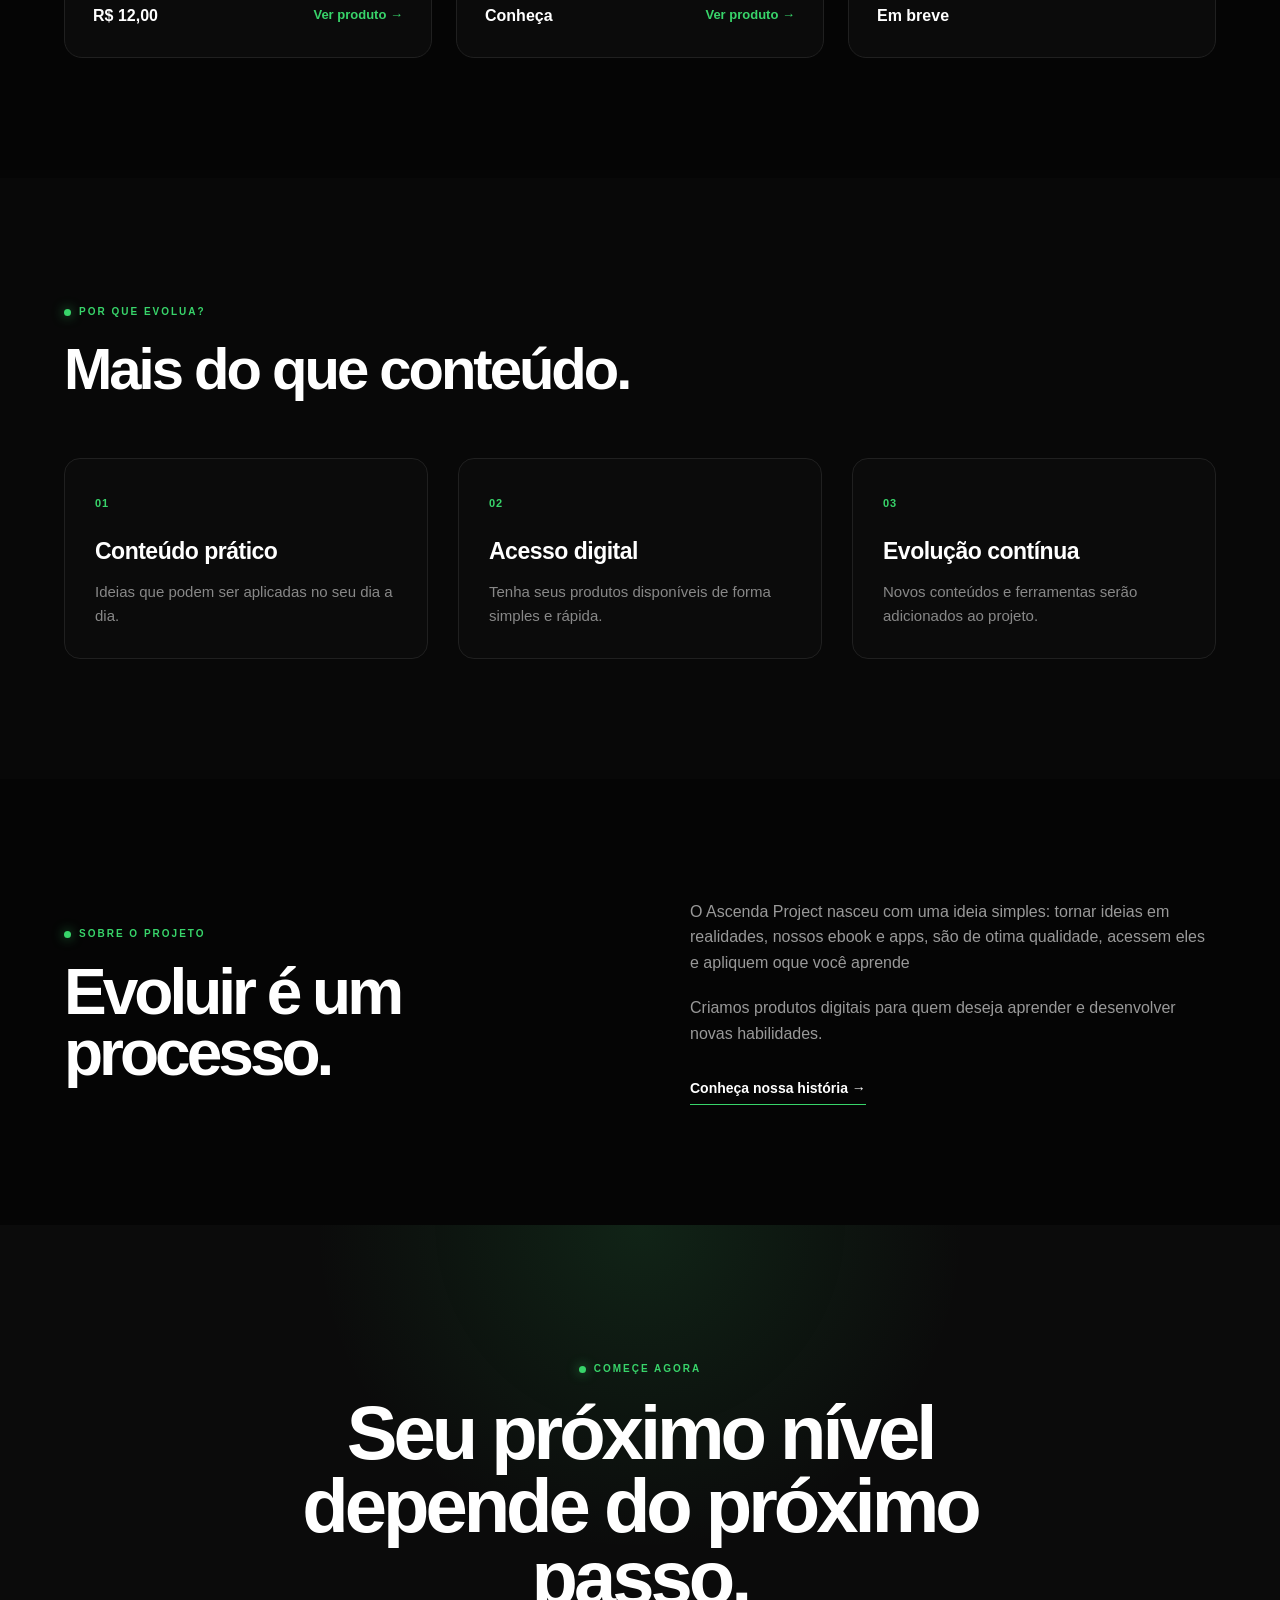
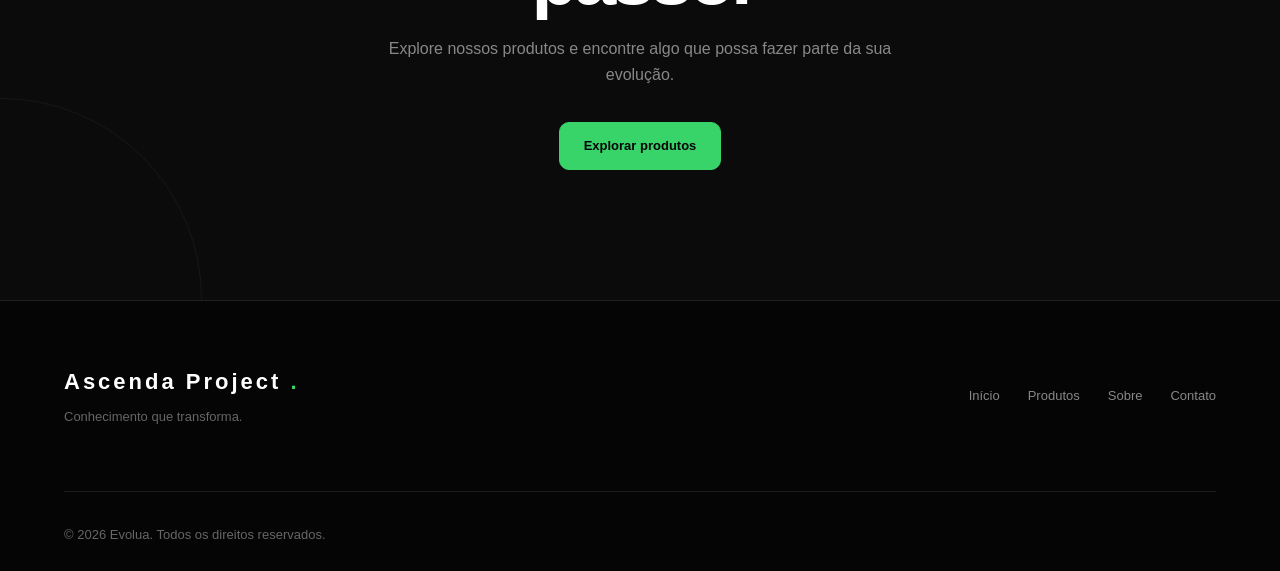
==== commit 8a5d0843: "Atualiza area responsivo.css" ====
--- a/index.html
+++ b/index.html
@@ -9,7 +9,7 @@
     <meta name="description" content="Conteúdos e ferramentas digitais para ajudar você a evoluir.">
 
     <link rel="stylesheet" href="index.css">
-    <<link rel="stylesheet" href="centralizar.css">>
+    <<link rel="stylesheet" href="responsivo.css">>
 </head>
 
 <body>
--- a/index.css
+++ b/index.css
@@ -2,6 +2,53 @@
 /* =====================================================
    RESET
 ===================================================== */
+/* ===== RESPONSIVIDADE GLOBAL ASCENDA ===== */
+
+* {
+    box-sizing: border-box;
+}
+
+html {
+    width: 100%;
+    scroll-behavior: smooth;
+}
+
+body {
+    width: 100%;
+    min-height: 100vh;
+    margin: 0;
+    overflow-x: hidden;
+}
+
+/* ===== TABLET ===== */
+
+@media (max-width: 1024px) {
+    img {
+        max-width: 100%;
+        height: auto;
+    }
+}
+
+/* ===== CELULAR ===== */
+
+@media (max-width: 768px) {
+    img {
+        max-width: 100%;
+        height: auto;
+    }
+
+    h1 {
+        font-size: clamp(2.2rem, 8vw, 4rem);
+    }
+
+    h2 {
+        font-size: clamp(1.6rem, 6vw, 2.5rem);
+    }
+
+    p {
+        font-size: 1rem;
+    }
+}
 
 :root {
     --bg: #050505;
--- a/responsivo.css
+++ b/responsivo.css
@@ -0,0 +1,125 @@
+/* ========================================
+   ASCENDA PROJECT — RESPONSIVIDADE GLOBAL
+======================================== */
+
+* {
+    box-sizing: border-box;
+}
+
+html {
+    width: 100%;
+    scroll-behavior: smooth;
+}
+
+body {
+    width: 100%;
+    min-height: 100vh;
+    margin: 0;
+    padding: 0;
+    overflow-x: hidden;
+}
+
+/* IMAGENS */
+
+img,
+video,
+iframe {
+    max-width: 100%;
+}
+
+/* ========================================
+   COMPUTADOR
+======================================== */
+
+@media (min-width: 1024px) {
+
+    body {
+        width: 100%;
+    }
+
+    .container {
+        width: min(90%, 1200px);
+        margin: 0 auto;
+    }
+
+}
+
+/* ========================================
+   TABLET
+======================================== */
+
+@media (max-width: 1023px) {
+
+    .container {
+        width: 90%;
+        margin: 0 auto;
+    }
+
+    img {
+        max-width: 100%;
+        height: auto;
+    }
+
+}
+
+/* ========================================
+   CELULAR
+======================================== */
+
+@media (max-width: 768px) {
+
+    .container {
+        width: 90%;
+        margin: 0 auto;
+    }
+
+    h1 {
+        font-size: clamp(2rem, 8vw, 3.2rem);
+        line-height: 1.05;
+    }
+
+    h2 {
+        font-size: clamp(1.5rem, 6vw, 2.4rem);
+        line-height: 1.15;
+    }
+
+    h3 {
+        font-size: clamp(1.2rem, 5vw, 1.8rem);
+    }
+
+    p {
+        font-size: 1rem;
+        line-height: 1.6;
+    }
+
+    button {
+        max-width: 100%;
+    }
+
+    img {
+        width: auto;
+        max-width: 100%;
+        height: auto;
+    }
+
+}
+
+/* ========================================
+   CELULARES PEQUENOS
+======================================== */
+
+@media (max-width: 480px) {
+
+    h1 {
+        font-size: clamp(1.8rem, 9vw, 2.7rem);
+    }
+
+    h2 {
+        font-size: clamp(1.4rem, 7vw, 2rem);
+    }
+
+    .container {
+        width: 92%;
+    }
+
+}
